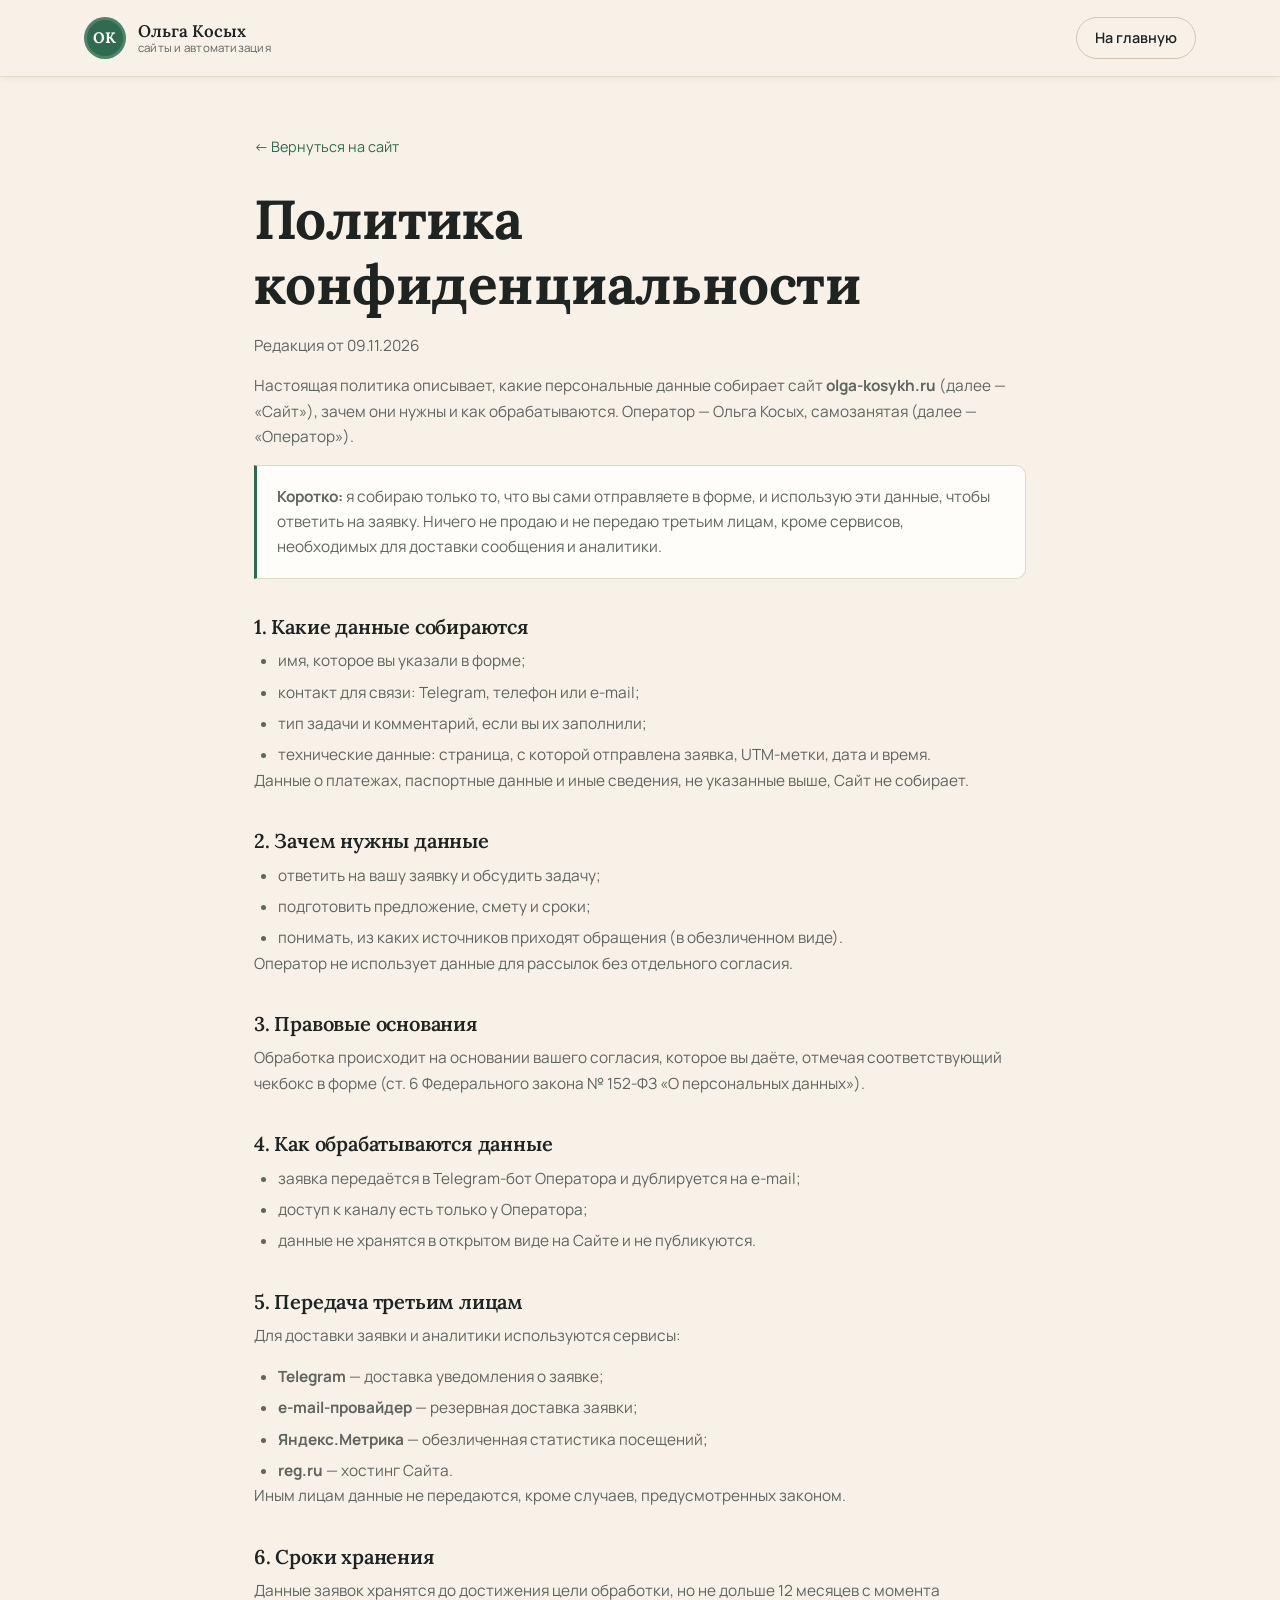
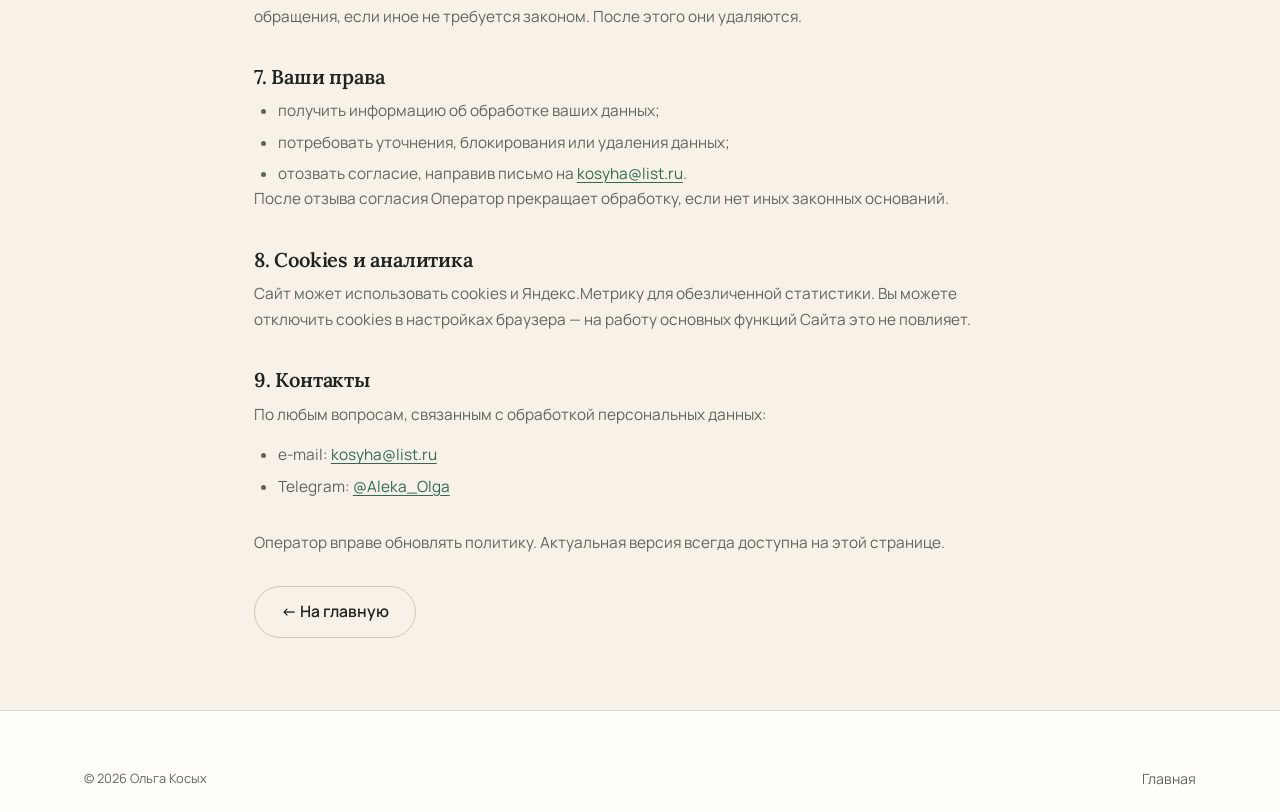
==== privacy.html @ fc6b325f "Сайт-портфолио: одностраничник с кейсами, квизом и формой заявок" ====
<!DOCTYPE html>
<html lang="ru">
<head>
  <meta charset="utf-8">
  <meta name="viewport" content="width=device-width, initial-scale=1">
  <title>Политика конфиденциальности — Ольга Косых</title>
  <meta name="description" content="Политика конфиденциальности сайта Ольги Косых: какие данные собираются, зачем и как хранятся.">
  <meta name="robots" content="noindex, follow">
  <link rel="canonical" href="https://olga-kosykh.ru/privacy.html">
  <meta name="theme-color" content="#F7F1E8" media="(prefers-color-scheme: light)">
  <meta name="theme-color" content="#141816" media="(prefers-color-scheme: dark)">
  <link rel="icon" href="assets/img/favicon.svg" type="image/svg+xml">
  <link rel="preconnect" href="https://fonts.googleapis.com">
  <link rel="preconnect" href="https://fonts.gstatic.com" crossorigin>
  <link rel="stylesheet" href="https://fonts.googleapis.com/css2?family=Lora:wght@500;600;700&family=Manrope:wght@400;500;600;700&display=swap">
  <link rel="stylesheet" href="css/styles.css">
  <script>
    (function () {
      document.documentElement.classList.add('js');
      try {
        var saved = localStorage.getItem('theme');
        var theme = saved || (window.matchMedia('(prefers-color-scheme: dark)').matches ? 'dark' : 'light');
        document.documentElement.setAttribute('data-theme', theme);
      } catch (e) {
        document.documentElement.setAttribute('data-theme', 'light');
      }
    })();
  </script>
  <style>
    .legal { padding: calc(var(--header-h) + 56px) 0 72px; }
    .legal .container { max-width: 820px; }
    .legal h1 { margin-bottom: .3em; }
    .legal h2 { font-size: 1.25rem; margin-top: 1.8em; }
    .legal p, .legal li { color: var(--muted); font-size: .96rem; }
    .legal ul { list-style: disc; padding-left: 1.4em; display: grid; gap: 6px; }
    .legal .back { display: inline-flex; align-items: center; gap: 8px; margin-bottom: 28px; font-size: .9rem; text-decoration: none; }
    .legal-box { padding: 18px 20px; border: 1px solid var(--border); border-left: 3px solid var(--accent); border-radius: 0 var(--radius-sm) var(--radius-sm) 0; background: var(--surface); }
    .legal-date { color: var(--muted); font-size: .85rem; }
  </style>
</head>
<body>
<header class="site-header is-scrolled">
  <div class="container header-inner">
    <a class="brand" href="index.html">
      <span class="brand-mark" aria-hidden="true">ОК</span>
      <span class="brand-text">
        <strong>Ольга Косых</strong>
        <small>сайты и автоматизация</small>
      </span>
    </a>
    <a class="btn btn-small btn-ghost" href="index.html">На главную</a>
  </div>
</header>

<main class="legal" id="main">
  <div class="container">
    <a class="back" href="index.html">← Вернуться на сайт</a>
    <h1>Политика конфиденциальности</h1>
    <p class="legal-date">Редакция от 09.11.2026</p>

    <p>Настоящая политика описывает, какие персональные данные собирает сайт <strong>olga-kosykh.ru</strong> (далее — «Сайт»), зачем они нужны и как обрабатываются. Оператор — Ольга Косых, самозанятая (далее — «Оператор»).</p>

    <div class="legal-box">
      <p><strong>Коротко:</strong> я собираю только то, что вы сами отправляете в форме, и использую эти данные, чтобы ответить на заявку. Ничего не продаю и не передаю третьим лицам, кроме сервисов, необходимых для доставки сообщения и аналитики.</p>
    </div>

    <h2>1. Какие данные собираются</h2>
    <ul>
      <li>имя, которое вы указали в форме;</li>
      <li>контакт для связи: Telegram, телефон или e-mail;</li>
      <li>тип задачи и комментарий, если вы их заполнили;</li>
      <li>технические данные: страница, с которой отправлена заявка, UTM-метки, дата и время.</li>
    </ul>
    <p>Данные о платежах, паспортные данные и иные сведения, не указанные выше, Сайт не собирает.</p>

    <h2>2. Зачем нужны данные</h2>
    <ul>
      <li>ответить на вашу заявку и обсудить задачу;</li>
      <li>подготовить предложение, смету и сроки;</li>
      <li>понимать, из каких источников приходят обращения (в обезличенном виде).</li>
    </ul>
    <p>Оператор не использует данные для рассылок без отдельного согласия.</p>

    <h2>3. Правовые основания</h2>
    <p>Обработка происходит на основании вашего согласия, которое вы даёте, отмечая соответствующий чекбокс в форме (ст. 6 Федерального закона № 152-ФЗ «О персональных данных»).</p>

    <h2>4. Как обрабатываются данные</h2>
    <ul>
      <li>заявка передаётся в Telegram-бот Оператора и дублируется на e-mail;</li>
      <li>доступ к каналу есть только у Оператора;</li>
      <li>данные не хранятся в открытом виде на Сайте и не публикуются.</li>
    </ul>

    <h2>5. Передача третьим лицам</h2>
    <p>Для доставки заявки и аналитики используются сервисы:</p>
    <ul>
      <li><strong>Telegram</strong> — доставка уведомления о заявке;</li>
      <li><strong>e-mail-провайдер</strong> — резервная доставка заявки;</li>
      <li><strong>Яндекс.Метрика</strong> — обезличенная статистика посещений;</li>
      <li><strong>reg.ru</strong> — хостинг Сайта.</li>
    </ul>
    <p>Иным лицам данные не передаются, кроме случаев, предусмотренных законом.</p>

    <h2>6. Сроки хранения</h2>
    <p>Данные заявок хранятся до достижения цели обработки, но не дольше 12 месяцев с момента обращения, если иное не требуется законом. После этого они удаляются.</p>

    <h2>7. Ваши права</h2>
    <ul>
      <li>получить информацию об обработке ваших данных;</li>
      <li>потребовать уточнения, блокирования или удаления данных;</li>
      <li>отозвать согласие, направив письмо на <a href="mailto:kosyha@list.ru">kosyha@list.ru</a>.</li>
    </ul>
    <p>После отзыва согласия Оператор прекращает обработку, если нет иных законных оснований.</p>

    <h2>8. Cookies и аналитика</h2>
    <p>Сайт может использовать cookies и Яндекс.Метрику для обезличенной статистики. Вы можете отключить cookies в настройках браузера — на работу основных функций Сайта это не повлияет.</p>

    <h2>9. Контакты</h2>
    <p>По любым вопросам, связанным с обработкой персональных данных:</p>
    <ul>
      <li>e-mail: <a href="mailto:kosyha@list.ru">kosyha@list.ru</a></li>
      <li>Telegram: <a href="https://t.me/Aleka_Olga" target="_blank" rel="noopener">@Aleka_Olga</a></li>
    </ul>

    <p class="legal-date" style="margin-top:2em;">Оператор вправе обновлять политику. Актуальная версия всегда доступна на этой странице.</p>

    <p style="margin-top:2em;"><a class="btn btn-ghost" href="index.html">← На главную</a></p>
  </div>
</main>

<footer class="site-footer">
  <div class="container footer-bottom" style="border-top:0;padding-top:0;">
    <span>© <span id="year">2026</span> Ольга Косых</span>
    <a href="index.html">Главная</a>
  </div>
</footer>

<script>
  document.getElementById('year').textContent = new Date().getFullYear();
</script>
</body>
</html>
---- css/styles.css ----
/* =========================================================
   Ольга Косых — сайты и автоматизация для малого бизнеса
   Стили: светлая/тёмная тема, адаптив, умеренные анимации
   ========================================================= */

/* ---------- Токены ---------- */
:root {
  --bg: #F7F1E8;
  --bg-alt: #F1E9DC;
  --surface: #FFFDF9;
  --surface-2: #FBF6EC;
  --text: #1F2421;
  --muted: #5F665F;
  --accent: #2F6B4F;
  --accent-hover: #24543E;
  --accent-soft: #E3EFE7;
  --on-accent: #FBFAF6;
  --border: #E3D9CA;
  --border-strong: #D3C6B2;
  --shadow-sm: 0 2px 8px rgba(46, 38, 26, .06);
  --shadow-md: 0 14px 40px rgba(46, 38, 26, .10);
  --shadow-lg: 0 28px 80px rgba(46, 38, 26, .16);
  --radius-sm: 10px;
  --radius: 18px;
  --radius-lg: 28px;
  --container: 1160px;
  --header-h: 76px;
  --font-body: "Manrope", "Segoe UI", system-ui, -apple-system, sans-serif;
  --font-head: "Lora", Georgia, "Times New Roman", serif;
  --ease: cubic-bezier(.22, .61, .36, 1);
}

[data-theme="dark"] {
  --bg: #141816;
  --bg-alt: #101412;
  --surface: #1D2420;
  --surface-2: #222B26;
  --text: #EDE8DE;
  --muted: #A9B3AA;
  --accent: #6FBF8F;
  --accent-hover: #8BD3A6;
  --accent-soft: #22392C;
  --on-accent: #102018;
  --border: #2C3630;
  --border-strong: #3A463F;
  --shadow-sm: 0 2px 8px rgba(0, 0, 0, .25);
  --shadow-md: 0 14px 40px rgba(0, 0, 0, .35);
  --shadow-lg: 0 28px 80px rgba(0, 0, 0, .45);
}

/* ---------- Сброс и база ---------- */
*, *::before, *::after { box-sizing: border-box; }

html {
  scroll-behavior: smooth;
  -webkit-text-size-adjust: 100%;
}

body {
  margin: 0;
  background: var(--bg);
  color: var(--text);
  font-family: var(--font-body);
  font-size: 17px;
  line-height: 1.65;
  font-weight: 400;
  -webkit-font-smoothing: antialiased;
  text-rendering: optimizeLegibility;
  overflow-x: hidden;
}

img, svg { display: block; max-width: 100%; }
img { height: auto; }

h1, h2, h3, h4 {
  font-family: var(--font-head);
  font-weight: 600;
  line-height: 1.18;
  letter-spacing: -.01em;
  margin: 0 0 .5em;
  color: var(--text);
}

h1 { font-size: clamp(2rem, 1.35rem + 2.6vw, 3.55rem); font-weight: 700; }
h2 { font-size: clamp(1.6rem, 1.25rem + 1.6vw, 2.5rem); }
h3 { font-size: clamp(1.1rem, 1rem + .45vw, 1.32rem); }
p { margin: 0 0 1em; }
p:last-child { margin-bottom: 0; }

a { color: var(--accent); text-decoration-thickness: 1px; text-underline-offset: 3px; }
a:hover { color: var(--accent-hover); }

strong { font-weight: 700; }
em { font-style: italic; color: var(--accent); }

ul, ol { margin: 0; padding: 0; list-style: none; }

button, input, select, textarea { font: inherit; color: inherit; }

:focus-visible {
  outline: 3px solid var(--accent);
  outline-offset: 3px;
  border-radius: 4px;
}

::selection { background: var(--accent); color: var(--on-accent); }

[hidden] { display: none !important; }

.container {
  width: 100%;
  max-width: var(--container);
  margin-inline: auto;
  padding-inline: 24px;
}

section[id] { scroll-margin-top: calc(var(--header-h) + 16px); }

.sr-only {
  position: absolute; width: 1px; height: 1px; padding: 0; margin: -1px;
  overflow: hidden; clip: rect(0 0 0 0); white-space: nowrap; border: 0;
}

.skip-link {
  position: fixed; left: 16px; top: -80px; z-index: 200;
  padding: 10px 18px; background: var(--accent); color: var(--on-accent);
  border-radius: var(--radius-sm); text-decoration: none; transition: top .2s;
}
.skip-link:focus { top: 16px; color: var(--on-accent); }

/* ---------- Кнопки ---------- */
.btn {
  --btn-bg: var(--accent);
  --btn-fg: var(--on-accent);
  display: inline-flex;
  align-items: center;
  justify-content: center;
  gap: 10px;
  min-height: 52px;
  padding: 14px 26px;
  border: 1px solid transparent;
  border-radius: 999px;
  background: var(--btn-bg);
  color: var(--btn-fg);
  font-weight: 600;
  font-size: .98rem;
  line-height: 1.2;
  text-decoration: none;
  cursor: pointer;
  transition: transform .2s var(--ease), background .2s, box-shadow .2s, border-color .2s;
  box-shadow: 0 6px 18px rgba(47, 107, 79, .18);
}
.btn:hover { transform: translateY(-2px); color: var(--btn-fg); }
.btn:active { transform: translateY(0); }

.btn-primary { background: var(--accent); color: var(--on-accent); }
.btn-primary:hover { background: var(--accent-hover); }

.btn-ghost {
  background: transparent;
  color: var(--text);
  border-color: var(--border-strong);
  box-shadow: none;
}
.btn-ghost:hover { background: var(--surface); border-color: var(--accent); color: var(--text); }

.btn-small { min-height: 42px; padding: 10px 18px; font-size: .9rem; }
.btn-block { width: 100%; }

/* ---------- Шапка ---------- */
.site-header {
  position: fixed;
  inset: 0 0 auto;
  z-index: 100;
  height: var(--header-h);
  display: flex;
  align-items: center;
  transition: background .25s, box-shadow .25s, backdrop-filter .25s;
}
.site-header.is-scrolled {
  background: color-mix(in srgb, var(--bg) 82%, transparent);
  backdrop-filter: blur(14px);
  -webkit-backdrop-filter: blur(14px);
  box-shadow: 0 1px 0 var(--border), var(--shadow-sm);
}

.header-inner {
  display: flex;
  align-items: center;
  justify-content: space-between;
  gap: 24px;
}

.brand {
  display: inline-flex;
  align-items: center;
  gap: 12px;
  text-decoration: none;
  color: var(--text);
}
.brand:hover { color: var(--text); }
.brand-mark {
  display: grid;
  place-items: center;
  width: 42px; height: 42px;
  border-radius: 50%;
  background: var(--accent);
  color: var(--on-accent);
  font-family: var(--font-head);
  font-weight: 700;
  font-size: .95rem;
  letter-spacing: .02em;
  flex: none;
  box-shadow: inset 0 0 0 3px color-mix(in srgb, var(--on-accent) 16%, transparent);
}
.brand-text { display: flex; flex-direction: column; line-height: 1.2; }
.brand-text strong { font-family: var(--font-head); font-size: 1.05rem; font-weight: 600; }
.brand-text small { color: var(--muted); font-size: .72rem; letter-spacing: .02em; }

.nav {
  display: flex;
  align-items: center;
  gap: 26px;
}
.nav a {
  position: relative;
  color: var(--muted);
  font-size: .92rem;
  font-weight: 500;
  text-decoration: none;
  transition: color .2s;
}
.nav a:hover { color: var(--text); }
.nav a::after {
  content: "";
  position: absolute;
  left: 0; right: 100%; bottom: -6px;
  height: 2px;
  background: var(--accent);
  border-radius: 2px;
  transition: right .25s var(--ease);
}
.nav a:hover::after,
.nav a.is-active::after { right: 0; }
.nav a.is-active { color: var(--text); }
.nav .nav-cta {
  padding: 10px 18px;
  border-radius: 999px;
  background: var(--accent);
  color: var(--on-accent);
  font-weight: 600;
}
.nav .nav-cta:hover { background: var(--accent-hover); color: var(--on-accent); }
.nav .nav-cta::after { display: none; }

.header-actions { display: flex; align-items: center; gap: 10px; }

.theme-toggle {
  display: grid;
  place-items: center;
  width: 42px; height: 42px;
  border: 1px solid var(--border);
  border-radius: 50%;
  background: var(--surface);
  color: var(--text);
  cursor: pointer;
  transition: background .2s, border-color .2s, transform .2s;
}
.theme-toggle:hover { border-color: var(--accent); transform: rotate(12deg); }
.icon-moon { display: block; }
.icon-sun { display: none; }
[data-theme="dark"] .icon-moon { display: none; }
[data-theme="dark"] .icon-sun { display: block; }

.burger {
  display: none;
  width: 42px; height: 42px;
  border: 1px solid var(--border);
  border-radius: 50%;
  background: var(--surface);
  cursor: pointer;
  padding: 0;
  place-items: center;
  gap: 4px;
  flex-direction: column;
}
.burger span {
  display: block;
  width: 17px; height: 2px;
  background: var(--text);
  border-radius: 2px;
  transition: transform .25s, opacity .2s;
}
.burger[aria-expanded="true"] span:nth-child(1) { transform: translateY(6px) rotate(45deg); }
.burger[aria-expanded="true"] span:nth-child(2) { opacity: 0; }
.burger[aria-expanded="true"] span:nth-child(3) { transform: translateY(-6px) rotate(-45deg); }

/* ---------- Секции ---------- */
.section { padding: clamp(64px, 8vw, 112px) 0; }
.section-alt { background: var(--bg-alt); }

.section-head { max-width: 720px; margin: 0 auto clamp(36px, 5vw, 56px); text-align: center; }
.section-head--left { margin-inline: 0; text-align: left; }

.eyebrow {
  display: inline-flex;
  align-items: center;
  gap: 8px;
  margin: 0 0 14px;
  color: var(--accent);
  font-size: .78rem;
  font-weight: 700;
  letter-spacing: .14em;
  text-transform: uppercase;
}
.eyebrow::before {
  content: "";
  width: 22px; height: 2px;
  background: currentColor;
  border-radius: 2px;
}

.section-sub { color: var(--muted); font-size: 1.04rem; margin: 14px 0 0; }
.section-sub a { color: var(--accent); }

/* ---------- Hero ---------- */
.hero {
  position: relative;
  padding: calc(var(--header-h) + clamp(44px, 6vw, 84px)) 0 clamp(64px, 8vw, 112px);
  overflow: hidden;
}
.hero-glow {
  position: absolute;
  top: -20%; right: -10%;
  width: 62vw; height: 62vw;
  max-width: 820px; max-height: 820px;
  background: radial-gradient(circle at center, color-mix(in srgb, var(--accent) 16%, transparent), transparent 66%);
  pointer-events: none;
  z-index: 0;
}
.hero-grid {
  position: relative;
  z-index: 1;
  display: grid;
  grid-template-columns: 1.08fr .92fr;
  gap: clamp(36px, 6vw, 80px);
  align-items: center;
}

.badge {
  display: inline-flex;
  align-items: center;
  gap: 9px;
  margin: 0 0 22px;
  padding: 7px 14px;
  border: 1px solid var(--border);
  border-radius: 999px;
  background: var(--surface);
  color: var(--muted);
  font-size: .8rem;
  font-weight: 600;
}
.pulse {
  position: relative;
  width: 8px; height: 8px;
  border-radius: 50%;
  background: var(--accent);
  flex: none;
}
.pulse::after {
  content: "";
  position: absolute; inset: -4px;
  border-radius: 50%;
  border: 1px solid var(--accent);
  opacity: .5;
  animation: pulse 2.4s infinite;
}
@keyframes pulse {
  0% { transform: scale(.7); opacity: .7; }
  70%, 100% { transform: scale(1.5); opacity: 0; }
}

.hero h1 { margin-bottom: .42em; text-wrap: balance; }
.hero .lead { max-width: 560px; color: var(--muted); font-size: clamp(1.02rem, .96rem + .3vw, 1.16rem); }

.hero-actions {
  display: flex;
  flex-wrap: wrap;
  gap: 12px;
  margin: 30px 0 26px;
}

.trust-chips {
  display: flex;
  flex-wrap: wrap;
  gap: 8px 18px;
  color: var(--muted);
  font-size: .84rem;
}
.trust-chips li { display: inline-flex; align-items: center; gap: 7px; }
.trust-chips li::before {
  content: "";
  width: 5px; height: 5px;
  border-radius: 50%;
  background: var(--accent);
}

/* Фото */
.hero-media { position: relative; max-width: 440px; margin-inline: auto; width: 100%; }
.photo-frame {
  position: relative;
  border-radius: 46% 46% var(--radius-lg) var(--radius-lg) / 34% 34% var(--radius-lg) var(--radius-lg);
  overflow: hidden;
  border: 1px solid var(--border);
  background: var(--surface-2);
  box-shadow: var(--shadow-lg);
  aspect-ratio: 4 / 5;
}
.photo-frame img { width: 100%; height: 100%; object-fit: cover; }
.photo-frame::after {
  content: "";
  position: absolute; inset: 0;
  border-radius: inherit;
  box-shadow: inset 0 0 0 1px color-mix(in srgb, var(--text) 6%, transparent);
  pointer-events: none;
}

.floating-card {
  position: absolute;
  left: -18px; bottom: 28px;
  display: flex;
  align-items: center;
  gap: 10px;
  padding: 12px 16px;
  border: 1px solid var(--border);
  border-radius: 14px;
  background: var(--surface);
  box-shadow: var(--shadow-md);
  font-size: .82rem;
  line-height: 1.3;
}
.floating-card strong { display: block; font-weight: 700; }
.floating-card small { color: var(--muted); font-size: .74rem; }
.status-dot {
  width: 9px; height: 9px;
  border-radius: 50%;
  background: #3FA76B;
  box-shadow: 0 0 0 4px color-mix(in srgb, #3FA76B 18%, transparent);
  flex: none;
}

.hero-sticker {
  position: absolute;
  top: 18px; right: -20px;
  display: flex;
  flex-direction: column;
  align-items: center;
  justify-content: center;
  width: 118px; height: 118px;
  border-radius: 50%;
  background: var(--accent);
  color: var(--on-accent);
  text-align: center;
  transform: rotate(9deg);
  box-shadow: var(--shadow-md);
}
.hero-sticker strong { font-family: var(--font-head); font-size: 1.45rem; line-height: 1; }
.hero-sticker span { font-size: .66rem; line-height: 1.2; margin-top: 4px; max-width: 82px; opacity: .85; }

/* ---------- Боли ---------- */
.pain-grid {
  display: grid;
  grid-template-columns: repeat(auto-fit, minmax(220px, 1fr));
  gap: 18px;
}
.pain-card {
  padding: 26px 22px;
  border: 1px solid var(--border);
  border-radius: var(--radius);
  background: var(--surface);
  box-shadow: var(--shadow-sm);
  transition: transform .25s var(--ease), box-shadow .25s, border-color .25s;
}
.pain-card:hover { transform: translateY(-4px); box-shadow: var(--shadow-md); border-color: var(--border-strong); }
.pain-icon {
  display: grid;
  place-items: center;
  width: 48px; height: 48px;
  margin-bottom: 18px;
  border-radius: 14px;
  background: var(--accent-soft);
  color: var(--accent);
}
.pain-card h3 { font-size: 1.08rem; margin-bottom: 8px; }
.pain-card p { color: var(--muted); font-size: .92rem; }

.pains-note { margin: 34px 0 0; text-align: center; color: var(--muted); }
.pains-note a { font-weight: 600; }

/* ---------- Услуги ---------- */
.service-grid {
  display: grid;
  grid-template-columns: repeat(3, 1fr);
  gap: 20px;
  align-items: stretch;
}
.service-card {
  position: relative;
  display: flex;
  flex-direction: column;
  padding: 28px 26px;
  border: 1px solid var(--border);
  border-radius: var(--radius);
  background: var(--surface);
  box-shadow: var(--shadow-sm);
  transition: transform .25s var(--ease), box-shadow .25s;
}
.service-card:hover { transform: translateY(-4px); box-shadow: var(--shadow-md); }
.service-card p { color: var(--muted); font-size: .93rem; }
.service-top { display: flex; align-items: center; justify-content: space-between; gap: 12px; margin-bottom: 16px; }
.service-num {
  font-family: var(--font-head);
  font-size: 1.6rem;
  color: #858C85;
  line-height: 1;
}
[data-theme="dark"] .service-num { color: #7E8A82; }
.service-tag {
  padding: 5px 10px;
  border-radius: 999px;
  background: var(--surface-2);
  border: 1px solid var(--border);
  color: var(--muted);
  font-size: .7rem;
  font-weight: 700;
  letter-spacing: .04em;
  text-transform: uppercase;
  white-space: nowrap;
}
.service-tag--hot { background: var(--accent); border-color: var(--accent); color: var(--on-accent); }

.service-card--featured {
  border-color: var(--accent);
  box-shadow: 0 18px 50px color-mix(in srgb, var(--accent) 18%, transparent);
  transform: translateY(-6px);
}
.service-card--featured:hover { transform: translateY(-10px); }

.check-list { display: grid; gap: 9px; margin: 18px 0 22px; }
.check-list li {
  position: relative;
  padding-left: 26px;
  color: var(--muted);
  font-size: .9rem;
}
.check-list li::before {
  content: "";
  position: absolute;
  left: 0; top: .42em;
  width: 13px; height: 7px;
  border-left: 2px solid var(--accent);
  border-bottom: 2px solid var(--accent);
  transform: rotate(-45deg);
  border-radius: 1px;
}

.service-foot { margin-top: auto; display: flex; align-items: center; justify-content: space-between; gap: 12px; }
.price { font-weight: 700; font-size: .9rem; }

/* ---------- Кейсы ---------- */
.cases-list { display: grid; gap: 16px; }

.case {
  border: 1px solid var(--border);
  border-radius: var(--radius);
  background: var(--surface);
  box-shadow: var(--shadow-sm);
  overflow: hidden;
  transition: border-color .25s, box-shadow .25s;
}
.case[open] { border-color: var(--border-strong); box-shadow: var(--shadow-md); }

.case-summary {
  display: grid;
  grid-template-columns: 1fr auto;
  grid-template-areas:
    "status icon"
    "title  icon"
    "meta   icon";
  align-items: center;
  column-gap: 20px;
  padding: 24px 28px;
  cursor: pointer;
  list-style: none;
  user-select: none;
}
.case-summary::-webkit-details-marker { display: none; }
.case-summary:hover > h3 { color: var(--accent); }
.case-summary > .case-status { grid-area: status; justify-self: start; }
.case-summary > h3 { grid-area: title; margin: 8px 0 4px; transition: color .2s; }
.case-meta { grid-area: meta; margin: 0; color: var(--muted); font-size: .8rem; }
.case-summary > .acc-icon { grid-area: icon; }
.case-status {
  display: inline-block;
  padding: 4px 10px;
  border-radius: 999px;
  font-size: .68rem;
  font-weight: 700;
  letter-spacing: .06em;
  text-transform: uppercase;
  border: 1px solid transparent;
}
.case-status--real { background: var(--accent-soft); color: var(--accent); border-color: color-mix(in srgb, var(--accent) 30%, transparent); }
.case-status--wip { background: #F6E7CF; color: #8A5A17; border-color: #E7CFA7; }
[data-theme="dark"] .case-status--wip { background: #3A2C17; color: #F0C479; border-color: #574121; }
.case-status--demo { background: var(--surface-2); color: var(--muted); border-color: var(--border); }

.acc-icon {
  position: relative;
  width: 34px; height: 34px;
  flex: none;
  border: 1px solid var(--border);
  border-radius: 50%;
  transition: background .2s, border-color .2s, transform .25s;
}
.acc-icon::before,
.acc-icon::after {
  content: "";
  position: absolute;
  top: 50%; left: 50%;
  width: 12px; height: 2px;
  background: var(--text);
  border-radius: 2px;
  transform: translate(-50%, -50%);
  transition: transform .25s, background .2s;
}
.acc-icon::after { transform: translate(-50%, -50%) rotate(90deg); }
details[open] > summary .acc-icon { background: var(--accent); border-color: var(--accent); }
details[open] > summary .acc-icon::before,
details[open] > summary .acc-icon::after { background: var(--on-accent); }
details[open] > summary .acc-icon::after { transform: translate(-50%, -50%) rotate(0deg); }

.case-body {
  display: grid;
  grid-template-columns: 1fr 1fr;
  gap: clamp(20px, 4vw, 44px);
  padding: 0 28px 30px;
  animation: fadeIn .35s var(--ease);
}
@keyframes fadeIn { from { opacity: 0; transform: translateY(-6px); } to { opacity: 1; transform: none; } }

.case-visual {
  border-radius: var(--radius);
  padding: 22px;
  background: var(--surface-2);
  border: 1px solid var(--border);
  align-self: start;
  position: sticky;
  top: calc(var(--header-h) + 20px);
}
.case-text { display: grid; gap: 18px; align-content: start; }
.case-block p { color: var(--muted); font-size: .92rem; margin: 4px 0 0; }
.case-label {
  display: inline-block;
  font-size: .7rem;
  font-weight: 700;
  letter-spacing: .1em;
  text-transform: uppercase;
  color: var(--accent);
}
.text-link {
  justify-self: start;
  display: inline-block;
  padding: 0;
  border: 0;
  background: none;
  color: var(--accent);
  font-weight: 600;
  font-size: .9rem;
  text-decoration: underline;
  text-underline-offset: 4px;
  cursor: pointer;
}

/* Мини-макеты в кейсах */
.browser {
  border-radius: 12px;
  overflow: hidden;
  background: #FFFDF9;
  border: 1px solid rgba(0, 0, 0, .08);
  box-shadow: 0 16px 34px rgba(40, 32, 20, .14);
  font-size: 0;
}
.browser-bar {
  display: flex;
  align-items: center;
  gap: 5px;
  padding: 9px 11px;
  background: #F0E9DE;
  border-bottom: 1px solid rgba(0, 0, 0, .06);
}
.browser-bar span { width: 7px; height: 7px; border-radius: 50%; background: #D5C9B7; }
.browser-bar span:first-child { background: #E49B8F; }
.browser-bar span:nth-child(2) { background: #E8C97F; }
.browser-bar span:nth-child(3) { background: #9CC9A5; }
.browser-bar i {
  display: block;
  flex: 1;
  height: 8px;
  margin-left: 8px;
  border-radius: 999px;
  background: #E4DACB;
}
.browser-body { padding: 14px; }

.sk-nav { display: flex; align-items: center; gap: 8px; margin-bottom: 14px; }
.sk-nav b { width: 26px; height: 26px; border-radius: 50%; background: #2F6B4F; }
.sk-nav span { width: 34px; height: 6px; border-radius: 4px; background: #DCD2C2; }
.sk-nav span:last-child { margin-left: auto; width: 52px; height: 16px; border-radius: 999px; background: #2F6B4F; }

.sk-hero { display: grid; grid-template-columns: 1.2fr .8fr; gap: 12px; align-items: center; margin-bottom: 12px; }
.sk-lines b { display: block; height: 12px; border-radius: 4px; background: #3B423C; margin-bottom: 7px; }
.sk-lines b:first-child { width: 86%; }
.sk-lines b:nth-child(2) { width: 62%; background: #6E756E; height: 8px; }
.sk-lines i { display: block; width: 74%; height: 6px; border-radius: 4px; background: #DDD3C4; margin-bottom: 5px; }
.sk-lines u { display: block; width: 58px; height: 16px; margin-top: 9px; border-radius: 999px; background: #2F6B4F; }
.sk-photo { aspect-ratio: 1 / 1.15; border-radius: 10px; background: linear-gradient(140deg, #C9DCCF, #8FB8A0); }

.sk-cards { display: grid; grid-template-columns: repeat(3, 1fr); gap: 7px; }
.sk-cards span { height: 34px; border-radius: 7px; background: #F1EADF; border: 1px solid #E6DCCB; }

/* Кейс «Инструменты» */
.case-visual--tools .browser { background: #FFFCF6; }
.case-visual--tools .sk-nav b { background: #B4622D; }
.case-visual--tools .sk-nav span:last-child { background: #B4622D; }
.case-visual--tools .sk-shop { display: grid; grid-template-columns: repeat(3, 1fr); gap: 7px; }
.case-visual--tools .sk-shop span {
  aspect-ratio: 1 / .82;
  border-radius: 7px;
  background: linear-gradient(150deg, #F3E4CE, #E4CBA6);
  border: 1px solid #E0CDAF;
}
.case-visual--tools .sk-shop span:nth-child(2) { background: linear-gradient(150deg, #E8D3B7, #D5B58B); }
.case-visual--tools .sk-shop span:nth-child(5) { background: linear-gradient(150deg, #DCE7DC, #B9D0BD); }
.case-visual--tools .sk-line { height: 8px; width: 54%; margin-top: 12px; border-radius: 4px; background: #E4D7C3; }

/* Кейс «Бот» */
.case-visual--bot { display: grid; place-items: center; }
.chat-mock { display: grid; gap: 8px; width: 100%; max-width: 300px; }
.chat-msg {
  max-width: 86%;
  padding: 9px 12px;
  border-radius: 14px;
  font-size: .74rem;
  line-height: 1.4;
}
.chat-msg--in {
  justify-self: start;
  background: #FFFFFF;
  color: #333A35;
  border-bottom-left-radius: 4px;
  box-shadow: 0 2px 6px rgba(0, 0, 0, .06);
}
.chat-msg--out {
  justify-self: end;
  background: #2F6B4F;
  color: #F7FBF8;
  border-bottom-right-radius: 4px;
}
[data-theme="dark"] .case-visual--bot { background: #171D1A; }
[data-theme="dark"] .chat-msg--in { background: #2A332D; color: #E7E2D8; }

/* Кейс «Шоколад»: сказочная ночная сцена и 4 вкуса */
.case-visual--choco .browser { background: #221A33; }
.case-visual--choco .browser-bar { background: #191328; border-bottom-color: rgba(255, 255, 255, .07); }
.case-visual--choco .browser-bar span { background: #4A3F63; }
.case-visual--choco .browser-bar i { background: #3A3152; }
.case-visual--choco .browser-body { padding: 0; }
.choco-sky {
  position: relative;
  height: 148px;
  background: linear-gradient(180deg, #2B2247 0%, #4A3260 60%, #7A4E6D 100%);
  overflow: hidden;
}
.choco-moon {
  position: absolute;
  top: 16px; right: 24px;
  width: 26px; height: 26px;
  border-radius: 50%;
  background: #F4E7C3;
  box-shadow: 0 0 20px rgba(244, 231, 195, .5);
}
.choco-cloud { position: absolute; height: 13px; border-radius: 999px; background: rgba(247, 241, 232, .32); }
.choco-cloud--a { top: 30px; left: 18px; width: 64px; }
.choco-cloud--b { top: 56px; left: 64px; width: 44px; background: rgba(247, 241, 232, .22); }
.choco-castle {
  position: absolute;
  left: 26px; bottom: -2px;
  width: 128px; height: 58px;
  background: #241C3B;
  clip-path: polygon(0 100%, 0 46%, 14% 46%, 14% 26%, 22% 26%, 22% 46%, 36% 46%, 36% 12%, 44% 0, 52% 0, 52% 12%, 62% 12%, 62% 46%, 76% 46%, 76% 30%, 84% 30%, 84% 46%, 100% 46%, 100% 100%);
}
.choco-hill {
  position: absolute;
  right: -24px; bottom: -34px;
  width: 130px; height: 78px;
  border-radius: 50%;
  background: #1E1733;
}
.choco-row { display: grid; grid-template-columns: repeat(4, 1fr); gap: 7px; padding: 12px; background: #F4EBDD; }
.choco { aspect-ratio: 1 / 1.25; border-radius: 6px; position: relative; overflow: hidden; box-shadow: inset 0 -14px 0 rgba(0, 0, 0, .14); }
.choco::after { content: ""; position: absolute; top: 42%; left: 15%; right: 15%; height: 10px; border-radius: 3px; background: rgba(255, 255, 255, .55); }
.choco--ruby { background: linear-gradient(160deg, #C06A79, #9E4455); }
.choco--caramel { background: linear-gradient(160deg, #DCB276, #C08A4B); }
.choco--forest { background: linear-gradient(160deg, #6FA184, #4E8266); }
.choco--midnight { background: linear-gradient(160deg, #5A6AA0, #3C4A78); }
[data-theme="dark"] .case-visual--choco .browser { background: #1B1529; }
[data-theme="dark"] .choco-row { background: #241F30; }

/* Кейс «TimeTracker»: окно приложения с канбан-доской */
.case-visual--tracker { display: grid; place-items: center; }
.app-window {
  width: 100%;
  border-radius: 12px;
  overflow: hidden;
  background: #FFFDF9;
  border: 1px solid rgba(0, 0, 0, .08);
  box-shadow: 0 16px 34px rgba(40, 32, 20, .14);
}
.app-titlebar {
  display: flex; align-items: center; gap: 5px;
  padding: 9px 12px;
  background: #EEF3EF;
  border-bottom: 1px solid rgba(0, 0, 0, .06);
}
.app-titlebar b { width: 7px; height: 7px; border-radius: 50%; background: #C6D8C9; }
.app-titlebar b:first-child { background: #E49B8F; }
.app-titlebar span { margin-left: 6px; font-size: .62rem; font-weight: 700; letter-spacing: .05em; color: #5F665F; }
.kanban { display: grid; grid-template-columns: repeat(3, 1fr); gap: 8px; padding: 12px; }
.kb-col { display: grid; gap: 6px; align-content: start; padding: 8px; background: #F1EEE6; border: 1px solid #E6E0D3; border-radius: 8px; }
.kb-title { height: 6px; width: 62%; border-radius: 4px; background: #2F6B4F; }
.kb-card { height: 24px; border-radius: 6px; background: #FFFFFF; border: 1px solid #E7E1D4; box-shadow: 0 1px 2px rgba(0, 0, 0, .04); }
.kb-card--accent { border-left: 3px solid #2F6B4F; }
.app-timer {
  display: flex; align-items: center; gap: 8px;
  margin: 0 12px 12px; padding: 8px 11px;
  border-radius: 8px;
  background: #2F6B4F;
}
.app-timer b { width: 8px; height: 8px; border-radius: 50%; background: #9FE0B5; }
.app-timer i { font-style: normal; font-size: .7rem; font-weight: 700; letter-spacing: .1em; color: #F7FBF8; }

/* Несколько ссылок в «тексте» кейса */
.case-links { display: grid; gap: 8px; justify-items: start; }

.more-projects {
  display: flex;
  flex-wrap: wrap;
  align-items: center;
  gap: 8px 22px;
  margin-top: 28px;
  padding-top: 22px;
  border-top: 1px solid var(--border);
  font-size: .88rem;
}
.more-label { color: var(--muted); font-weight: 600; }
.more-projects a { text-decoration: none; border-bottom: 1px dashed var(--border-strong); }
.more-projects a:hover { border-color: var(--accent); }

/* ---------- Квиз ---------- */
.quiz-wrap {
  display: grid;
  grid-template-columns: .85fr 1.15fr;
  gap: clamp(24px, 5vw, 56px);
  align-items: center;
  padding: clamp(26px, 4vw, 44px);
  border: 1px solid var(--border);
  border-radius: var(--radius-lg);
  background: var(--surface);
  box-shadow: var(--shadow-md);
}
.quiz-intro h2 { margin-bottom: .35em; }
.quiz-intro p { color: var(--muted); }
.quiz-points { display: grid; gap: 9px; margin-top: 20px; }
.quiz-points li { position: relative; padding-left: 24px; color: var(--muted); font-size: .9rem; }
.quiz-points li::before {
  content: "";
  position: absolute; left: 0; top: .5em;
  width: 8px; height: 8px;
  border-radius: 50%;
  background: var(--accent);
  box-shadow: 0 0 0 4px var(--accent-soft);
}

.quiz-app {
  padding: 26px;
  border: 1px solid var(--border);
  border-radius: var(--radius);
  background: var(--bg);
}
.quiz-head { display: flex; align-items: center; gap: 14px; margin-bottom: 22px; }
.quiz-step-label { font-size: .78rem; font-weight: 700; color: var(--muted); white-space: nowrap; }
.quiz-progress {
  flex: 1;
  height: 6px;
  border-radius: 999px;
  background: var(--border);
  overflow: hidden;
}
.quiz-progress span {
  display: block;
  width: 33.333%;
  height: 100%;
  border-radius: inherit;
  background: var(--accent);
  transition: width .35s var(--ease);
}
.quiz-step h3 { font-size: 1.18rem; margin-bottom: 16px; }
.quiz-options { display: grid; gap: 10px; }
.quiz-option {
  width: 100%;
  padding: 14px 18px;
  border: 1px solid var(--border);
  border-radius: 12px;
  background: var(--surface);
  color: var(--text);
  text-align: left;
  font-size: .94rem;
  line-height: 1.35;
  cursor: pointer;
  transition: border-color .2s, background .2s, transform .15s, box-shadow .2s;
}
.quiz-option:hover { border-color: var(--accent); background: var(--accent-soft); transform: translateX(3px); }
.quiz-option.is-selected {
  border-color: var(--accent);
  background: var(--accent);
  color: var(--on-accent);
  box-shadow: 0 6px 18px color-mix(in srgb, var(--accent) 24%, transparent);
}
.quiz-nav { display: flex; align-items: center; justify-content: space-between; gap: 16px; margin-top: 18px; min-height: 26px; }
.quiz-hint { color: var(--muted); font-size: .78rem; }
.quiz-restart { justify-self: start; margin-top: 14px; font-size: .85rem; }

.quiz-result-tag {
  display: inline-block;
  margin-bottom: 10px;
  padding: 5px 11px;
  border-radius: 999px;
  background: var(--accent-soft);
  color: var(--accent);
  font-size: .7rem;
  font-weight: 700;
  letter-spacing: .08em;
  text-transform: uppercase;
}
.quiz-result h3 { font-size: 1.4rem; margin-bottom: 8px; }
.quiz-result p { color: var(--muted); font-size: .94rem; }
.quiz-result-price { color: var(--text) !important; font-weight: 700; margin-top: 10px !important; }
.quiz-result-actions { display: flex; flex-wrap: wrap; gap: 10px; margin-top: 18px; }
.quiz-result-actions .btn { min-height: 46px; padding: 11px 20px; font-size: .9rem; }
.quiz-result[hidden] + .quiz-nav { margin-top: 0; }

.quiz-fallback { display: none; }
.noscript-note { margin-top: 16px; color: var(--muted); font-size: .9rem; }

/* ---------- Процесс ---------- */
.process-list {
  display: grid;
  grid-template-columns: repeat(3, 1fr);
  gap: 22px 26px;
  counter-reset: step;
}
.process-item {
  position: relative;
  display: flex;
  gap: 16px;
  padding: 24px;
  border: 1px solid var(--border);
  border-radius: var(--radius);
  background: var(--surface);
}
.process-num {
  display: grid;
  place-items: center;
  flex: none;
  width: 38px; height: 38px;
  border-radius: 50%;
  background: var(--accent-soft);
  color: var(--accent);
  font-family: var(--font-head);
  font-weight: 700;
  font-size: 1rem;
}
.process-item h3 { font-size: 1rem; margin-bottom: 4px; }
.process-item p { color: var(--muted); font-size: .88rem; margin: 0; }
.process-note {
  margin-top: 26px;
  padding: 18px 22px;
  border-left: 3px solid var(--accent);
  border-radius: 0 var(--radius-sm) var(--radius-sm) 0;
  background: var(--surface);
  color: var(--muted);
  font-size: .9rem;
}
.process-note strong { color: var(--text); }

/* ---------- Цены ---------- */
.pricing-grid {
  display: grid;
  grid-template-columns: repeat(3, 1fr);
  gap: 20px;
  align-items: stretch;
}
.price-card {
  position: relative;
  display: flex;
  flex-direction: column;
  padding: 30px 26px 26px;
  border: 1px solid var(--border);
  border-radius: var(--radius);
  background: var(--surface);
  box-shadow: var(--shadow-sm);
  transition: transform .25s var(--ease), box-shadow .25s;
}
.price-card:hover { transform: translateY(-4px); box-shadow: var(--shadow-md); }
.price-card h3 { font-size: 1.0rem; color: var(--muted); font-family: var(--font-body); font-weight: 600; text-transform: uppercase; letter-spacing: .06em; margin-bottom: 10px; }
.price-value { font-family: var(--font-head); font-size: clamp(1.7rem, 1.4rem + 1vw, 2.3rem); font-weight: 700; color: var(--text); margin: 0; line-height: 1.1; }
.price-term { color: var(--muted); font-size: .85rem; margin: 6px 0 0; }
.price-card .check-list { margin: 20px 0 24px; }
.price-card .btn { margin-top: auto; }
.price-card--featured {
  border-color: var(--accent);
  background: linear-gradient(180deg, color-mix(in srgb, var(--accent) 7%, var(--surface)), var(--surface));
  box-shadow: 0 22px 60px color-mix(in srgb, var(--accent) 18%, transparent);
  transform: translateY(-6px);
}
.price-card--featured:hover { transform: translateY(-10px); }
.price-popular {
  position: absolute;
  top: -13px; left: 50%;
  transform: translateX(-50%);
  padding: 5px 14px;
  border-radius: 999px;
  background: var(--accent);
  color: var(--on-accent);
  font-size: .68rem;
  font-weight: 700;
  letter-spacing: .08em;
  text-transform: uppercase;
  white-space: nowrap;
}

/* ---------- Принципы ---------- */
.principles-grid {
  display: grid;
  grid-template-columns: repeat(2, 1fr);
  gap: 14px 18px;
}
.principle {
  display: flex;
  align-items: flex-start;
  gap: 14px;
  padding: 18px 20px;
  border: 1px solid var(--border);
  border-radius: var(--radius-sm);
  background: var(--surface);
}
.principle p { margin: 0; font-size: .94rem; }
.check {
  display: grid;
  place-items: center;
  flex: none;
  width: 26px; height: 26px;
  border-radius: 50%;
  background: var(--accent);
  color: var(--on-accent);
}

/* ---------- FAQ ---------- */
.faq-container {
  display: grid;
  grid-template-columns: .8fr 1.2fr;
  gap: clamp(28px, 6vw, 72px);
  align-items: start;
}
.faq-container .section-head { position: sticky; top: calc(var(--header-h) + 24px); margin-bottom: 0; }
.faq-list { display: grid; gap: 10px; }
.faq-item {
  border: 1px solid var(--border);
  border-radius: var(--radius-sm);
  background: var(--surface);
  overflow: hidden;
  transition: border-color .2s, box-shadow .2s;
}
.faq-item[open] { border-color: var(--border-strong); box-shadow: var(--shadow-sm); }
.faq-item summary {
  display: flex;
  align-items: center;
  justify-content: space-between;
  gap: 16px;
  padding: 18px 20px;
  cursor: pointer;
  list-style: none;
  font-weight: 600;
  font-size: .95rem;
}
.faq-item summary::-webkit-details-marker { display: none; }
.faq-item summary .acc-icon { width: 28px; height: 28px; }
.faq-item summary .acc-icon::before,
.faq-item summary .acc-icon::after { width: 10px; }
.faq-item p { padding: 0 20px 20px; color: var(--muted); font-size: .9rem; margin: 0; }

/* ---------- Контакт ---------- */
.contact { background: var(--bg-alt); }
.contact-grid {
  display: grid;
  grid-template-columns: 1fr 1fr;
  gap: clamp(28px, 6vw, 72px);
  align-items: start;
}
.contact-copy h2 { margin-bottom: .45em; }
.contact-copy > p { color: var(--muted); max-width: 480px; }

.contact-list { display: grid; gap: 16px; margin: 28px 0; }
.contact-list li { display: flex; align-items: center; gap: 14px; }
.contact-ico {
  display: grid;
  place-items: center;
  width: 44px; height: 44px;
  border-radius: 12px;
  background: var(--surface);
  border: 1px solid var(--border);
  color: var(--accent);
  flex: none;
}
.contact-list small { display: block; color: var(--muted); font-size: .74rem; text-transform: uppercase; letter-spacing: .06em; }
.contact-list a, .contact-list strong { font-weight: 600; color: var(--text); text-decoration: none; }
.contact-list a:hover { color: var(--accent); }
.contact-note { color: var(--muted); font-size: .88rem; }

.lead-form {
  padding: clamp(22px, 4vw, 32px);
  border: 1px solid var(--border);
  border-radius: var(--radius);
  background: var(--surface);
  box-shadow: var(--shadow-md);
}
.form-row { margin-bottom: 16px; }
.form-row label { display: block; margin-bottom: 7px; font-size: .84rem; font-weight: 600; }
.form-row label > span { color: var(--accent); }
.form-row input,
.form-row select,
.form-row textarea {
  width: 100%;
  padding: 13px 15px;
  border: 1px solid var(--border-strong);
  border-radius: 10px;
  background: var(--bg);
  color: var(--text);
  font-size: .94rem;
  transition: border-color .2s, box-shadow .2s;
}
.form-row input::placeholder,
.form-row textarea::placeholder { color: color-mix(in srgb, var(--muted) 68%, transparent); }
.form-row input:focus,
.form-row select:focus,
.form-row textarea:focus {
  outline: none;
  border-color: var(--accent);
  box-shadow: 0 0 0 3px color-mix(in srgb, var(--accent) 18%, transparent);
}
.form-row textarea { resize: vertical; min-height: 100px; }
.form-row select { appearance: none; background-image: linear-gradient(45deg, transparent 50%, var(--muted) 50%), linear-gradient(135deg, var(--muted) 50%, transparent 50%); background-position: calc(100% - 20px) 50%, calc(100% - 15px) 50%; background-size: 5px 5px; background-repeat: no-repeat; }

.form-row.is-invalid input,
.form-row.is-invalid textarea { border-color: #C0563F; box-shadow: 0 0 0 3px rgba(192, 86, 63, .14); }
.field-error { display: block; min-height: 1.1em; margin-top: 5px; color: #C0563F; font-size: .76rem; }
[data-theme="dark"] .field-error { color: #F0A08D; }

.form-consent { margin: 18px 0; }
.checkbox { display: flex; align-items: flex-start; gap: 10px; cursor: pointer; font-size: .82rem; font-weight: 400 !important; color: var(--muted); line-height: 1.5; }
.checkbox input {
  appearance: none;
  width: 20px; height: 20px;
  margin: 2px 0 0;
  flex: none;
  border: 1px solid var(--border-strong);
  border-radius: 5px;
  background: var(--bg);
  cursor: pointer;
  transition: background .2s, border-color .2s;
}
.checkbox input:checked {
  background: var(--accent) url("data:image/svg+xml,%3Csvg xmlns='http://www.w3.org/2000/svg' width='14' height='14' viewBox='0 0 24 24' fill='none' stroke='%23FBFAF6' stroke-width='3' stroke-linecap='round' stroke-linejoin='round'%3E%3Cpath d='m5 12 4 4L19 6'/%3E%3C/svg%3E") center / 14px no-repeat;
  border-color: var(--accent);
}
.checkbox a { color: var(--accent); }

.hp {
  position: absolute;
  left: -9999px;
  width: 1px; height: 1px;
  overflow: hidden;
}
.form-note { margin: 12px 0 0; color: var(--muted); font-size: .74rem; text-align: center; }

.btn-spinner {
  display: none;
  width: 17px; height: 17px;
  border: 2px solid color-mix(in srgb, var(--on-accent) 40%, transparent);
  border-top-color: var(--on-accent);
  border-radius: 50%;
  animation: spin .7s linear infinite;
}
@keyframes spin { to { transform: rotate(360deg); } }
.lead-form.is-sending .btn-spinner { display: block; }
.lead-form.is-sending .btn { pointer-events: none; opacity: .8; }

.form-status { display: none; margin-top: 16px; padding: 14px 16px; border-radius: 10px; font-size: .88rem; }
.form-status.is-success { display: block; background: var(--accent-soft); color: var(--accent); border: 1px solid color-mix(in srgb, var(--accent) 30%, transparent); }
.form-status.is-error { display: block; background: #F7E4DF; color: #9B3D28; border: 1px solid #E8C0B6; }
[data-theme="dark"] .form-status.is-error { background: #3A211B; color: #F0A08D; border-color: #573027; }

/* ---------- Подвал ---------- */
.site-footer {
  padding: 56px 0 22px;
  border-top: 1px solid var(--border);
  background: var(--surface);
}
.footer-grid {
  display: grid;
  grid-template-columns: 1.3fr 1fr 1fr;
  gap: 32px;
  padding-bottom: 34px;
}
.footer-brand p { margin: 14px 0 0; color: var(--muted); font-size: .86rem; max-width: 320px; }
.footer-nav { display: grid; gap: 10px; align-content: start; }
.footer-nav a, .footer-contacts a, .footer-bottom a {
  color: var(--muted);
  font-size: .88rem;
  text-decoration: none;
  transition: color .2s;
}
.footer-nav a:hover, .footer-contacts a:hover, .footer-bottom a:hover { color: var(--accent); }
.footer-contacts { display: grid; gap: 10px; align-content: start; }
.footer-contacts span { color: var(--muted); font-size: .86rem; }
.footer-bottom {
  display: flex;
  flex-wrap: wrap;
  align-items: center;
  justify-content: space-between;
  gap: 10px 24px;
  padding-top: 20px;
  border-top: 1px solid var(--border);
  color: var(--muted);
  font-size: .8rem;
}
.footer-status { opacity: 1; }

/* ---------- Наверх ---------- */
.to-top {
  position: fixed;
  right: 22px; bottom: 22px;
  z-index: 90;
  display: grid;
  place-items: center;
  width: 46px; height: 46px;
  border: 1px solid var(--border);
  border-radius: 50%;
  background: var(--surface);
  color: var(--text);
  box-shadow: var(--shadow-md);
  cursor: pointer;
  opacity: 0;
  visibility: hidden;
  transform: translateY(10px);
  transition: opacity .25s, transform .25s, visibility .25s, background .2s;
}
.to-top.is-visible { opacity: 1; visibility: visible; transform: none; }
.to-top:hover { background: var(--accent); color: var(--on-accent); border-color: var(--accent); }

/* ---------- Анимации появления ---------- */
html.js .reveal {
  opacity: 0;
  transform: translateY(20px);
  transition: opacity .6s var(--ease), transform .6s var(--ease);
  transition-delay: var(--reveal-delay, 0ms);
}
html.js .reveal.is-visible { opacity: 1; transform: none; }

/* ---------- Адаптив ---------- */
@media (max-width: 1024px) {
  .nav { gap: 18px; }
  .nav a { font-size: .86rem; }
  .hero-grid { grid-template-columns: 1fr .9fr; gap: 36px; }
  .service-grid, .pricing-grid, .process-list { grid-template-columns: repeat(2, 1fr); }
  .service-card--featured, .price-card--featured { transform: none; }
  .service-card--featured:hover, .price-card--featured:hover { transform: translateY(-4px); }
  .process-list { gap: 16px; }
  .footer-grid { grid-template-columns: 1.2fr 1fr; }
  .footer-brand { grid-column: 1 / -1; }
}

@media (max-width: 860px) {
  :root { --header-h: 68px; }
  .container { padding-inline: 20px; }

  .burger { display: flex; align-items: center; justify-content: center; }

  .nav {
    position: fixed;
    top: var(--header-h);
    left: 12px; right: 12px;
    z-index: 99;
    flex-direction: column;
    align-items: stretch;
    gap: 2px;
    padding: 12px;
    border: 1px solid var(--border);
    border-radius: var(--radius);
    background: var(--surface);
    box-shadow: var(--shadow-lg);
    opacity: 0;
    visibility: hidden;
    transform: translateY(-8px);
    transition: opacity .22s, transform .22s, visibility .22s;
  }
  .nav.is-open { opacity: 1; visibility: visible; transform: none; }
  .nav a { padding: 12px 14px; border-radius: 8px; font-size: .95rem; }
  .nav a:hover { background: var(--bg); }
  .nav a::after { display: none; }
  .nav .nav-cta { margin-top: 6px; text-align: center; }

  .hero { padding-top: calc(var(--header-h) + 36px); }
  .hero-grid { grid-template-columns: 1fr; gap: 44px; }
  .hero-copy { text-align: left; }
  .hero-media { max-width: 380px; }
  .hero-sticker { right: -6px; }

  .case-body { grid-template-columns: 1fr; }
  .case-visual { position: static; max-width: 460px; }
  .case-summary { padding: 20px; }
  .case-body { padding: 0 20px 24px; }

  .quiz-wrap { grid-template-columns: 1fr; }
  .quiz-intro { text-align: left; }

  .faq-container { grid-template-columns: 1fr; gap: 24px; }
  .faq-container .section-head { position: static; }

  .contact-grid { grid-template-columns: 1fr; }
  .lead-form { order: 2; }

  .footer-grid { grid-template-columns: 1fr; }
  .footer-brand { grid-column: auto; }
}

@media (max-width: 720px) {
  .section { padding: 56px 0; }
  .service-grid, .pricing-grid, .process-list, .principles-grid { grid-template-columns: 1fr; }
  .pain-grid { grid-template-columns: 1fr 1fr; }
  .hero-actions .btn { flex: 1 1 100%; }
  .trust-chips { gap: 8px 14px; }
  .case-summary { align-items: start; }
  .case-summary > h3 { font-size: 1.08rem; }
  .case-meta { font-size: .76rem; }
  .floating-card { left: 6px; bottom: 12px; }
  .hero-sticker { width: 96px; height: 96px; }
  .hero-sticker strong { font-size: 1.2rem; }
  .hero-sticker span { font-size: .6rem; max-width: 68px; }
  .quiz-app { padding: 20px; }
  .quiz-result-actions .btn { flex: 1 1 100%; }
  .more-projects { gap: 8px 16px; }
}

@media (max-width: 480px) {
  body { font-size: 16px; }
  .container { padding-inline: 16px; }
  .pain-grid { grid-template-columns: 1fr; }
  .brand-text small { display: none; }
  .hero-sticker { display: none; }
  .floating-card { font-size: .78rem; }
  .case-status { font-size: .62rem; }
  .quiz-option { font-size: .88rem; padding: 12px 14px; }
  .to-top { right: 14px; bottom: 14px; }
}

/* ---------- Уменьшение движения ---------- */
@media (prefers-reduced-motion: reduce) {
  html { scroll-behavior: auto; }
  *, *::before, *::after {
    animation-duration: .001ms !important;
    animation-iteration-count: 1 !important;
    transition-duration: .001ms !important;
  }
  html.js .reveal { opacity: 1; transform: none; }
  .btn:hover, .pain-card:hover, .service-card:hover, .price-card:hover, .quiz-option:hover { transform: none; }
}
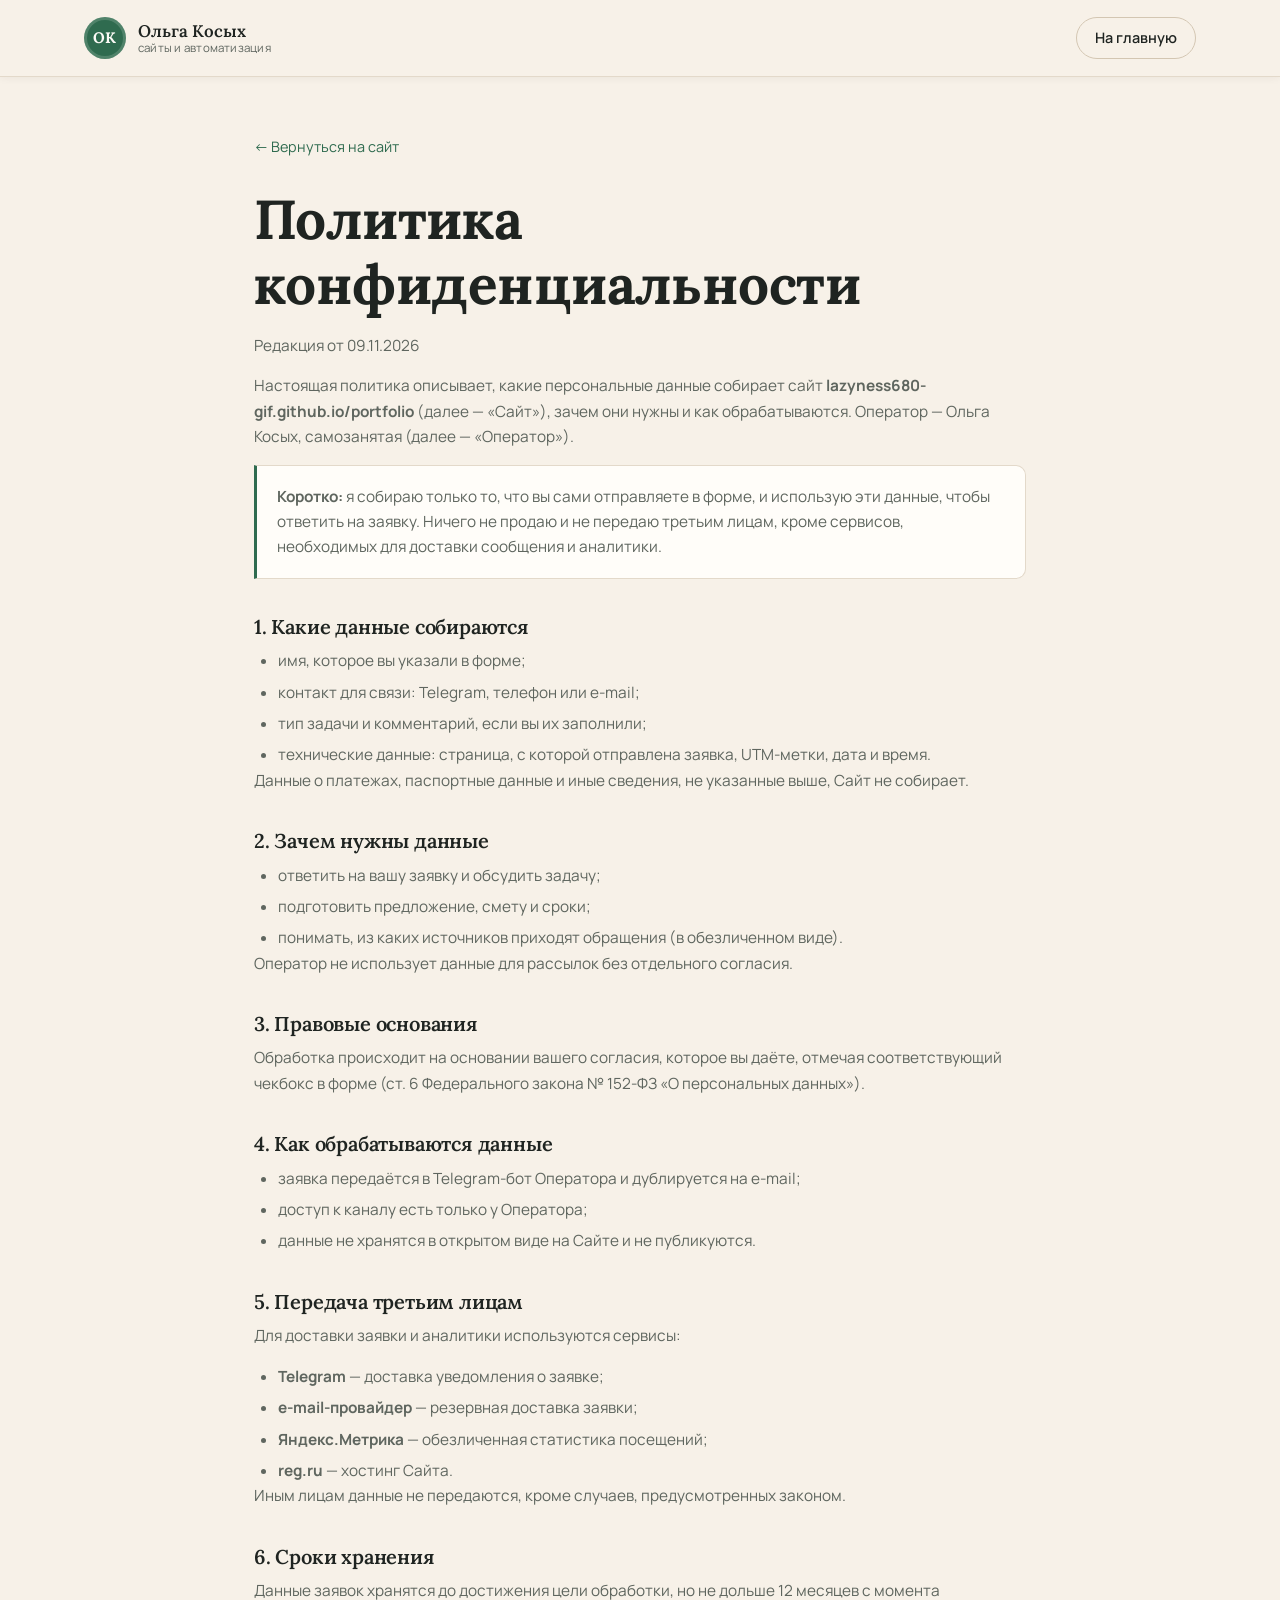
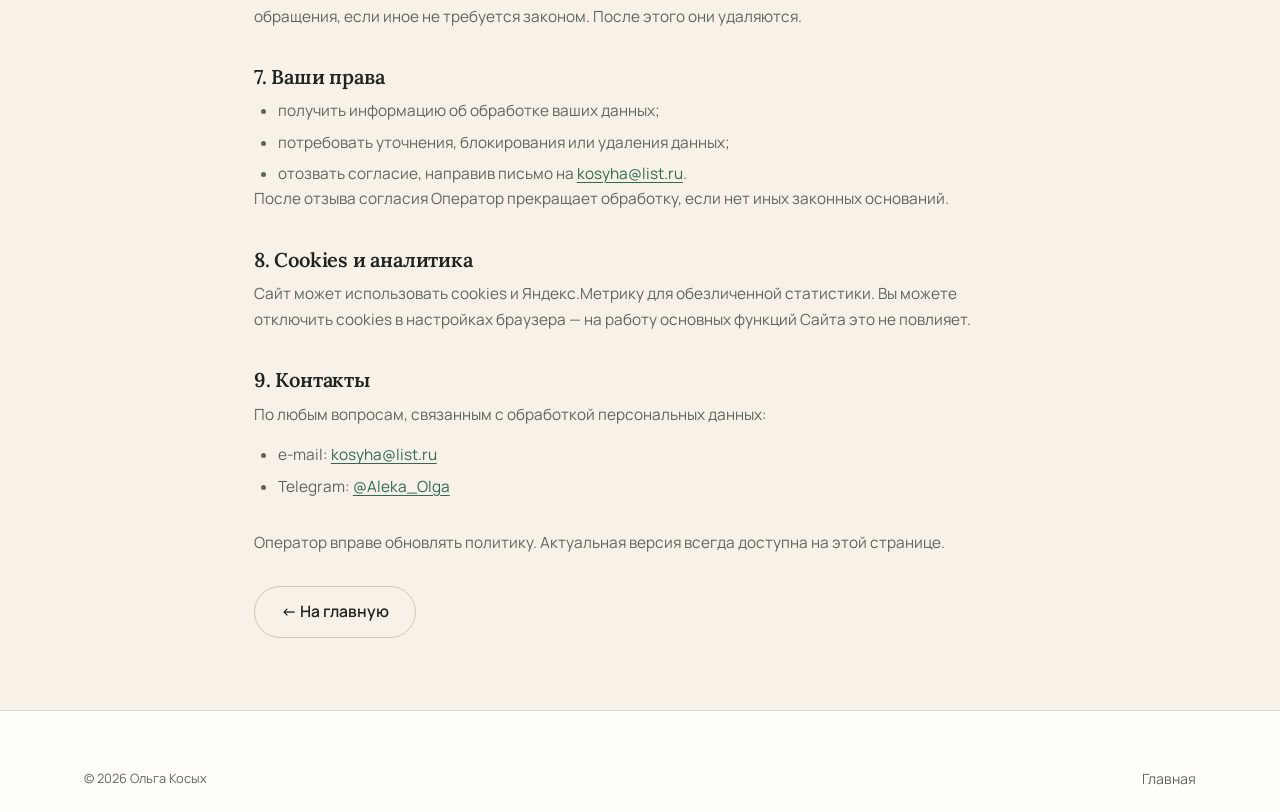
==== commit a0bece98: "URLs под GitHub Pages: canonical, OG, sitemap, robots, README" ====
--- a/privacy.html
+++ b/privacy.html
@@ -6,7 +6,7 @@
   <title>Политика конфиденциальности — Ольга Косых</title>
   <meta name="description" content="Политика конфиденциальности сайта Ольги Косых: какие данные собираются, зачем и как хранятся.">
   <meta name="robots" content="noindex, follow">
-  <link rel="canonical" href="https://olga-kosykh.ru/privacy.html">
+  <link rel="canonical" href="https://lazyness680-gif.github.io/portfolio/privacy.html">
   <meta name="theme-color" content="#F7F1E8" media="(prefers-color-scheme: light)">
   <meta name="theme-color" content="#141816" media="(prefers-color-scheme: dark)">
   <link rel="icon" href="assets/img/favicon.svg" type="image/svg+xml">
@@ -58,7 +58,7 @@
     <h1>Политика конфиденциальности</h1>
     <p class="legal-date">Редакция от 09.11.2026</p>
 
-    <p>Настоящая политика описывает, какие персональные данные собирает сайт <strong>olga-kosykh.ru</strong> (далее — «Сайт»), зачем они нужны и как обрабатываются. Оператор — Ольга Косых, самозанятая (далее — «Оператор»).</p>
+    <p>Настоящая политика описывает, какие персональные данные собирает сайт <strong>lazyness680-gif.github.io/portfolio</strong> (далее — «Сайт»), зачем они нужны и как обрабатываются. Оператор — Ольга Косых, самозанятая (далее — «Оператор»).</p>
 
     <div class="legal-box">
       <p><strong>Коротко:</strong> я собираю только то, что вы сами отправляете в форме, и использую эти данные, чтобы ответить на заявку. Ничего не продаю и не передаю третьим лицам, кроме сервисов, необходимых для доставки сообщения и аналитики.</p>
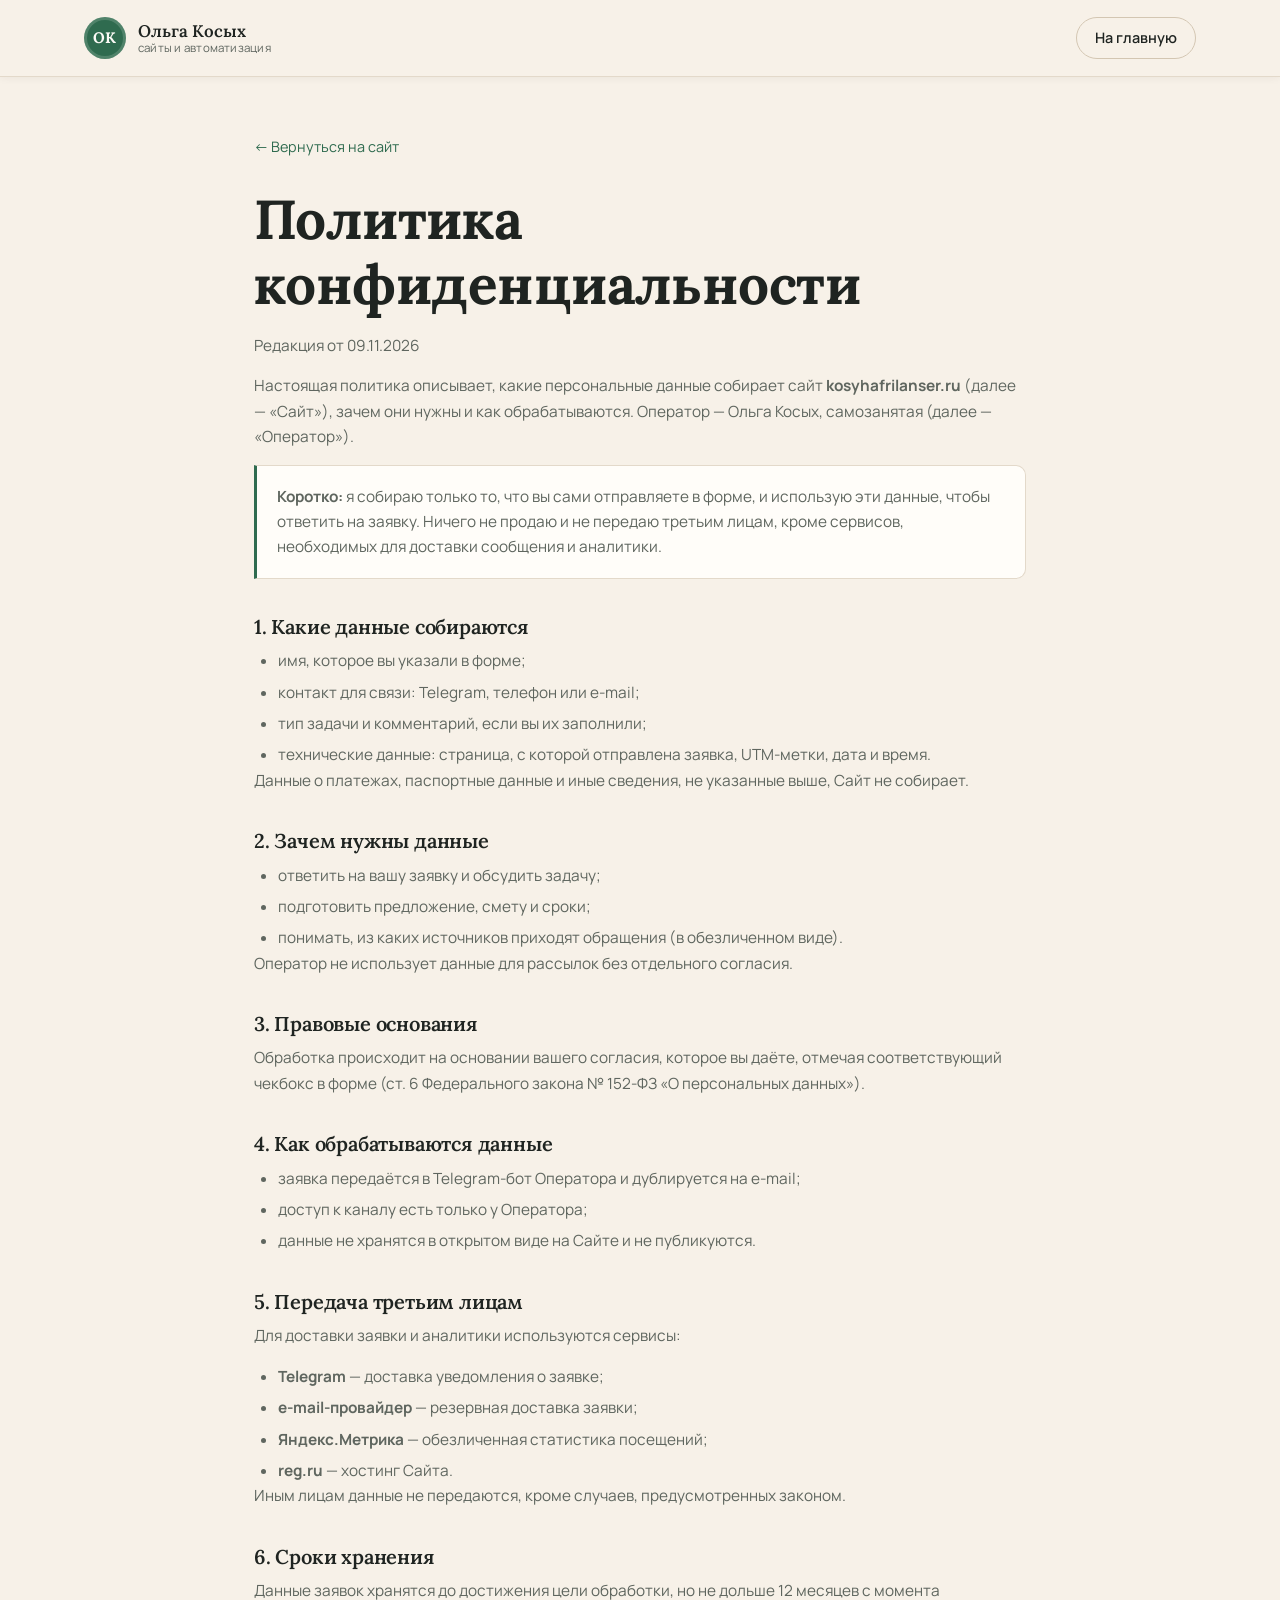
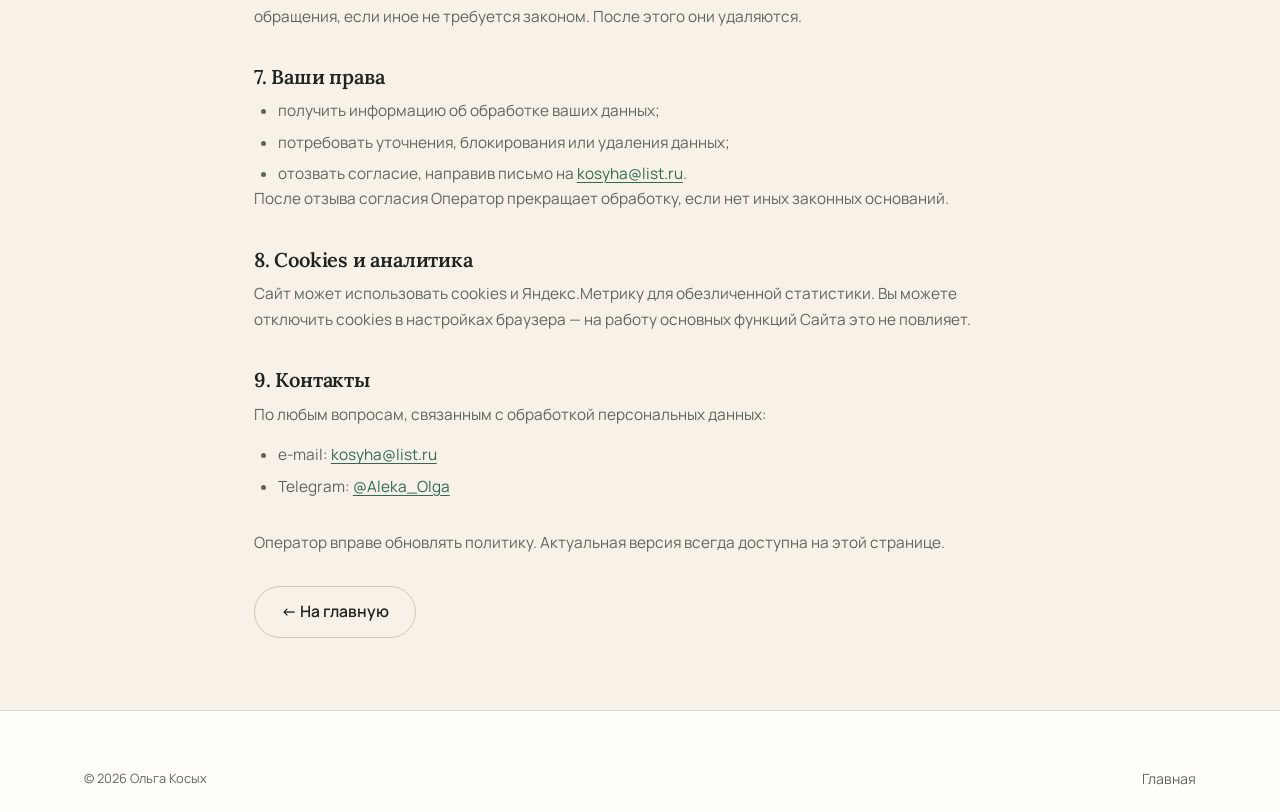
==== commit 9d7d94f8: "Домен kosyhafrilanser.ru: canonical, OG, sitemap, robots, README, DNS/IP reg.ru" ====
--- a/privacy.html
+++ b/privacy.html
@@ -6,7 +6,7 @@
   <title>Политика конфиденциальности — Ольга Косых</title>
   <meta name="description" content="Политика конфиденциальности сайта Ольги Косых: какие данные собираются, зачем и как хранятся.">
   <meta name="robots" content="noindex, follow">
-  <link rel="canonical" href="https://lazyness680-gif.github.io/portfolio/privacy.html">
+  <link rel="canonical" href="https://kosyhafrilanser.ru/privacy.html">
   <meta name="theme-color" content="#F7F1E8" media="(prefers-color-scheme: light)">
   <meta name="theme-color" content="#141816" media="(prefers-color-scheme: dark)">
   <link rel="icon" href="assets/img/favicon.svg" type="image/svg+xml">
@@ -58,7 +58,7 @@
     <h1>Политика конфиденциальности</h1>
     <p class="legal-date">Редакция от 09.11.2026</p>
 
-    <p>Настоящая политика описывает, какие персональные данные собирает сайт <strong>lazyness680-gif.github.io/portfolio</strong> (далее — «Сайт»), зачем они нужны и как обрабатываются. Оператор — Ольга Косых, самозанятая (далее — «Оператор»).</p>
+    <p>Настоящая политика описывает, какие персональные данные собирает сайт <strong>kosyhafrilanser.ru</strong> (далее — «Сайт»), зачем они нужны и как обрабатываются. Оператор — Ольга Косых, самозанятая (далее — «Оператор»).</p>
 
     <div class="legal-box">
       <p><strong>Коротко:</strong> я собираю только то, что вы сами отправляете в форме, и использую эти данные, чтобы ответить на заявку. Ничего не продаю и не передаю третьим лицам, кроме сервисов, необходимых для доставки сообщения и аналитики.</p>
--- a/css/styles.css
+++ b/css/styles.css
@@ -409,14 +409,14 @@
 .hero-media { position: relative; max-width: 440px; margin-inline: auto; width: 100%; }
 .photo-frame {
   position: relative;
-  border-radius: 46% 46% var(--radius-lg) var(--radius-lg) / 34% 34% var(--radius-lg) var(--radius-lg);
+  border-radius: var(--radius);
   overflow: hidden;
   border: 1px solid var(--border);
   background: var(--surface-2);
   box-shadow: var(--shadow-lg);
   aspect-ratio: 4 / 5;
 }
-.photo-frame img { width: 100%; height: 100%; object-fit: cover; }
+.photo-frame img { width: 100%; height: 100%; object-fit: cover; object-position: 50% 30%; }
 .photo-frame::after {
   content: "";
   position: absolute; inset: 0;
@@ -425,22 +425,22 @@
   pointer-events: none;
 }
 
-.floating-card {
+.photo-caption {
   position: absolute;
-  left: -18px; bottom: 28px;
+  left: 14px; right: 14px; bottom: 14px;
   display: flex;
   align-items: center;
   gap: 10px;
-  padding: 12px 16px;
-  border: 1px solid var(--border);
-  border-radius: 14px;
-  background: var(--surface);
-  box-shadow: var(--shadow-md);
-  font-size: .82rem;
+  padding: 10px 14px;
+  border-radius: 12px;
+  background: color-mix(in srgb, var(--surface) 92%, transparent);
+  backdrop-filter: blur(6px);
+  box-shadow: var(--shadow-sm);
+  font-size: .78rem;
   line-height: 1.3;
 }
-.floating-card strong { display: block; font-weight: 700; }
-.floating-card small { color: var(--muted); font-size: .74rem; }
+.photo-caption strong { display: block; font-weight: 700; }
+.photo-caption small { color: var(--muted); font-size: .7rem; }
 .status-dot {
   width: 9px; height: 9px;
   border-radius: 50%;
@@ -448,24 +448,6 @@
   box-shadow: 0 0 0 4px color-mix(in srgb, #3FA76B 18%, transparent);
   flex: none;
 }
-
-.hero-sticker {
-  position: absolute;
-  top: 18px; right: -20px;
-  display: flex;
-  flex-direction: column;
-  align-items: center;
-  justify-content: center;
-  width: 118px; height: 118px;
-  border-radius: 50%;
-  background: var(--accent);
-  color: var(--on-accent);
-  text-align: center;
-  transform: rotate(9deg);
-  box-shadow: var(--shadow-md);
-}
-.hero-sticker strong { font-family: var(--font-head); font-size: 1.45rem; line-height: 1; }
-.hero-sticker span { font-size: .66rem; line-height: 1.2; margin-top: 4px; max-width: 82px; opacity: .85; }
 
 /* ---------- Боли ---------- */
 .pain-grid {
@@ -1335,7 +1317,6 @@
   .hero-grid { grid-template-columns: 1fr; gap: 44px; }
   .hero-copy { text-align: left; }
   .hero-media { max-width: 380px; }
-  .hero-sticker { right: -6px; }
 
   .case-body { grid-template-columns: 1fr; }
   .case-visual { position: static; max-width: 460px; }
@@ -1364,10 +1345,6 @@
   .case-summary { align-items: start; }
   .case-summary > h3 { font-size: 1.08rem; }
   .case-meta { font-size: .76rem; }
-  .floating-card { left: 6px; bottom: 12px; }
-  .hero-sticker { width: 96px; height: 96px; }
-  .hero-sticker strong { font-size: 1.2rem; }
-  .hero-sticker span { font-size: .6rem; max-width: 68px; }
   .quiz-app { padding: 20px; }
   .quiz-result-actions .btn { flex: 1 1 100%; }
   .more-projects { gap: 8px 16px; }
@@ -1378,8 +1355,6 @@
   .container { padding-inline: 16px; }
   .pain-grid { grid-template-columns: 1fr; }
   .brand-text small { display: none; }
-  .hero-sticker { display: none; }
-  .floating-card { font-size: .78rem; }
   .case-status { font-size: .62rem; }
   .quiz-option { font-size: .88rem; padding: 12px 14px; }
   .to-top { right: 14px; bottom: 14px; }
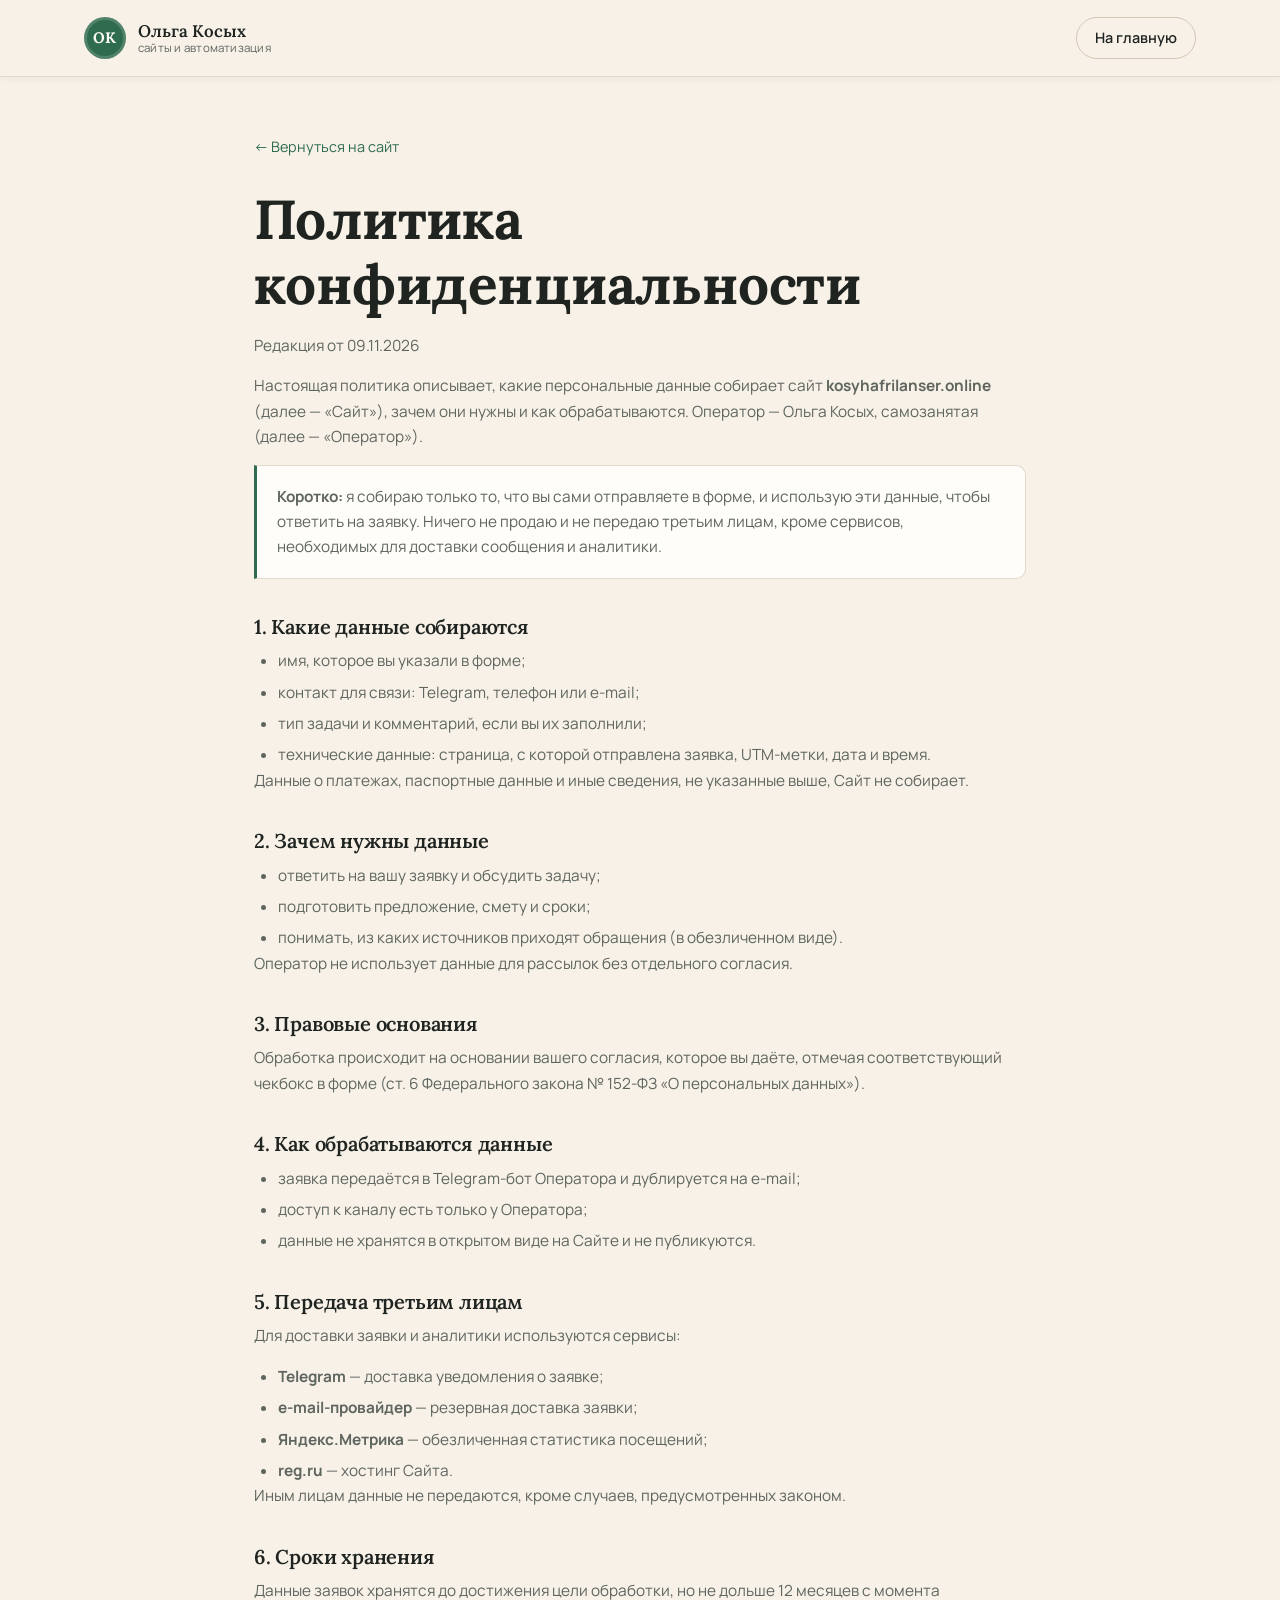
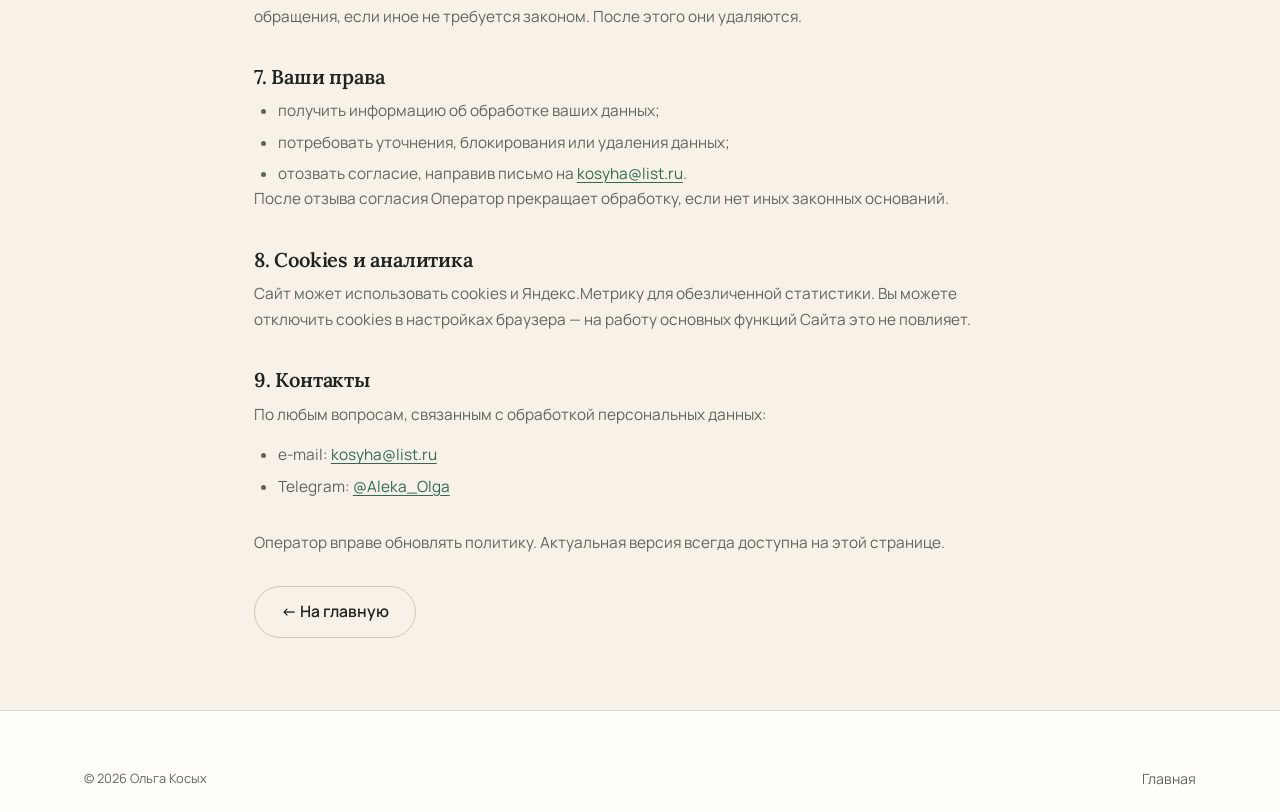
==== commit 87a63454: "Домен исправлен на kosyhafrilanser.online" ====
--- a/privacy.html
+++ b/privacy.html
@@ -6,7 +6,7 @@
   <title>Политика конфиденциальности — Ольга Косых</title>
   <meta name="description" content="Политика конфиденциальности сайта Ольги Косых: какие данные собираются, зачем и как хранятся.">
   <meta name="robots" content="noindex, follow">
-  <link rel="canonical" href="https://kosyhafrilanser.ru/privacy.html">
+  <link rel="canonical" href="https://kosyhafrilanser.online/privacy.html">
   <meta name="theme-color" content="#F7F1E8" media="(prefers-color-scheme: light)">
   <meta name="theme-color" content="#141816" media="(prefers-color-scheme: dark)">
   <link rel="icon" href="assets/img/favicon.svg" type="image/svg+xml">
@@ -58,7 +58,7 @@
     <h1>Политика конфиденциальности</h1>
     <p class="legal-date">Редакция от 09.11.2026</p>
 
-    <p>Настоящая политика описывает, какие персональные данные собирает сайт <strong>kosyhafrilanser.ru</strong> (далее — «Сайт»), зачем они нужны и как обрабатываются. Оператор — Ольга Косых, самозанятая (далее — «Оператор»).</p>
+    <p>Настоящая политика описывает, какие персональные данные собирает сайт <strong>kosyhafrilanser.online</strong> (далее — «Сайт»), зачем они нужны и как обрабатываются. Оператор — Ольга Косых, самозанятая (далее — «Оператор»).</p>
 
     <div class="legal-box">
       <p><strong>Коротко:</strong> я собираю только то, что вы сами отправляете в форме, и использую эти данные, чтобы ответить на заявку. Ничего не продаю и не передаю третьим лицам, кроме сервисов, необходимых для доставки сообщения и аналитики.</p>
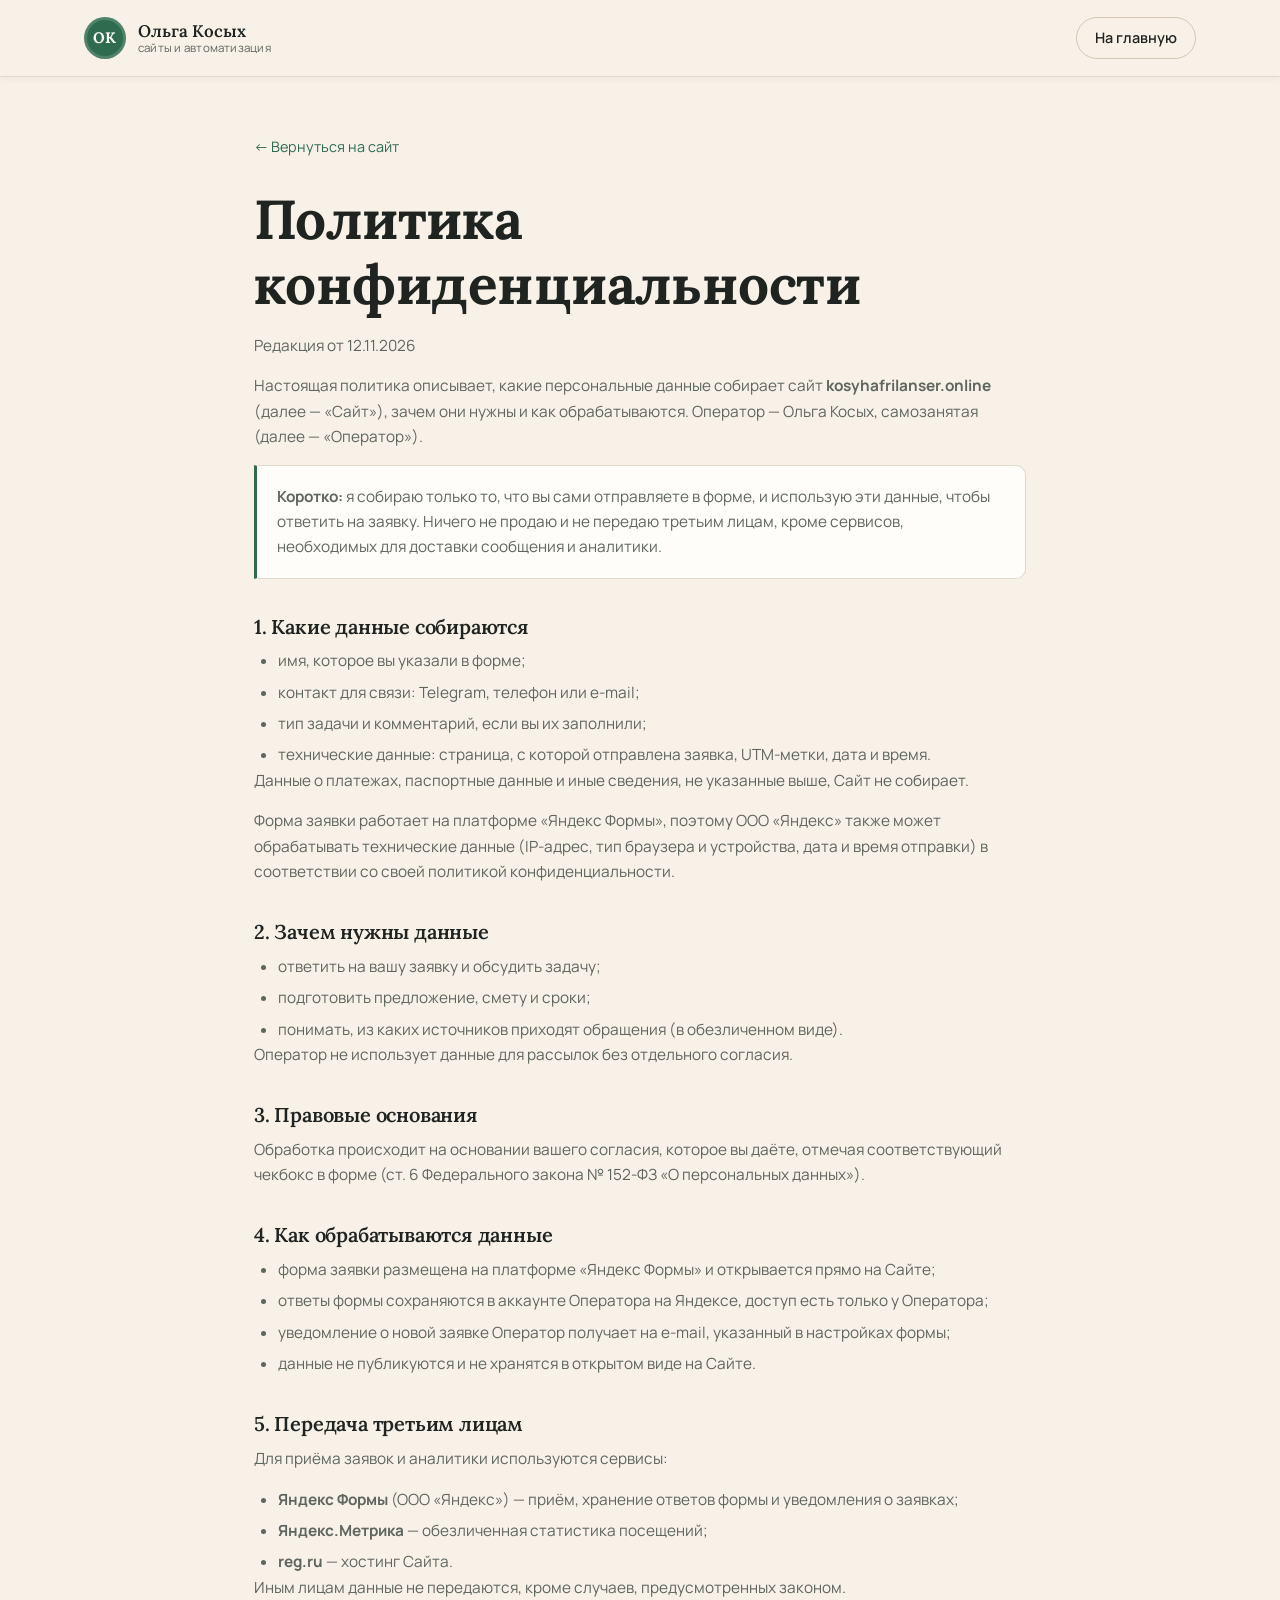
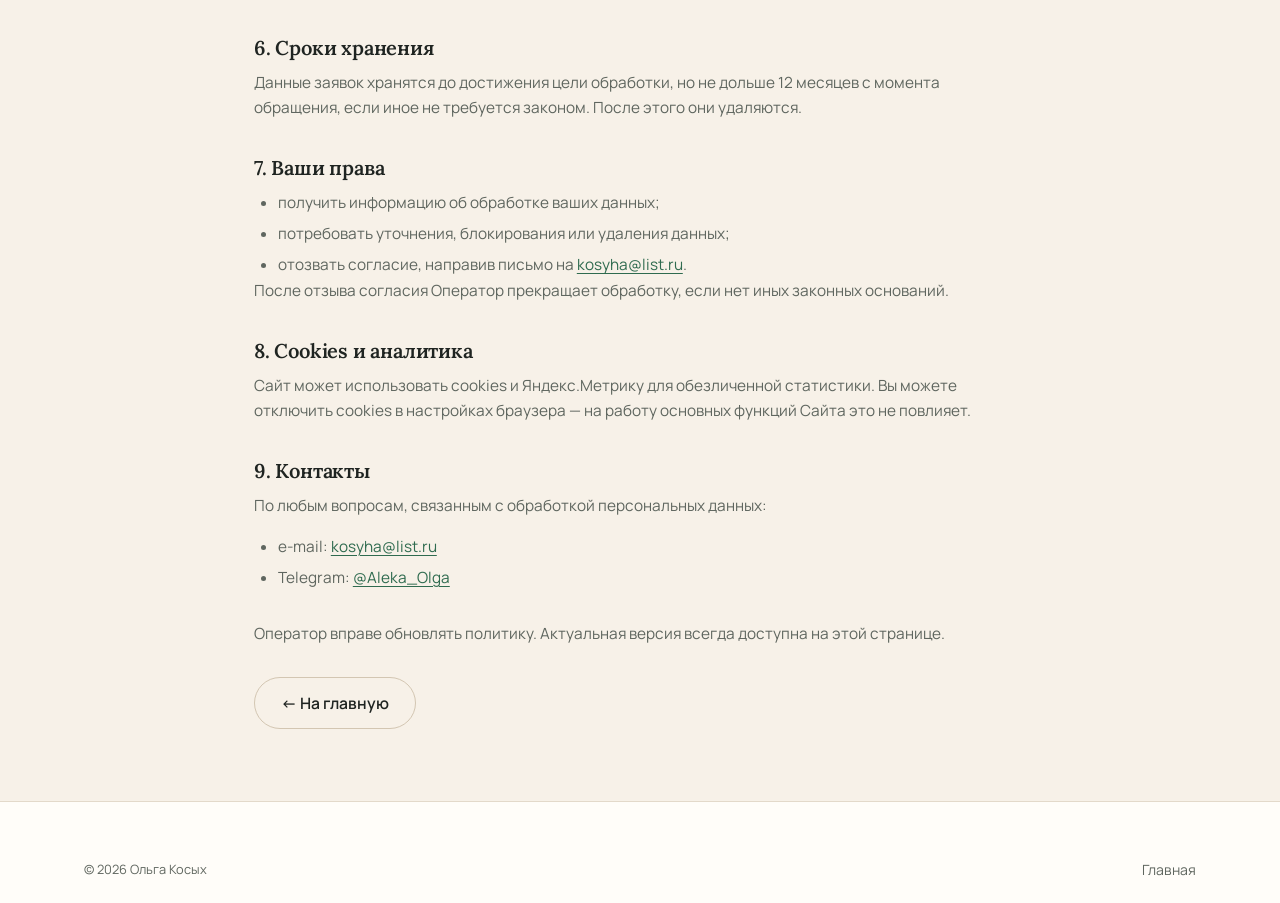
==== commit 2a1f48bc: "Форма заявок переведена на Яндекс Форму на всю ширину" ====
--- a/privacy.html
+++ b/privacy.html
@@ -56,7 +56,7 @@
   <div class="container">
     <a class="back" href="index.html">← Вернуться на сайт</a>
     <h1>Политика конфиденциальности</h1>
-    <p class="legal-date">Редакция от 09.11.2026</p>
+    <p class="legal-date">Редакция от 12.11.2026</p>
 
     <p>Настоящая политика описывает, какие персональные данные собирает сайт <strong>kosyhafrilanser.online</strong> (далее — «Сайт»), зачем они нужны и как обрабатываются. Оператор — Ольга Косых, самозанятая (далее — «Оператор»).</p>
 
@@ -72,6 +72,7 @@
       <li>технические данные: страница, с которой отправлена заявка, UTM-метки, дата и время.</li>
     </ul>
     <p>Данные о платежах, паспортные данные и иные сведения, не указанные выше, Сайт не собирает.</p>
+    <p>Форма заявки работает на платформе «Яндекс Формы», поэтому ООО «Яндекс» также может обрабатывать технические данные (IP-адрес, тип браузера и устройства, дата и время отправки) в соответствии со своей политикой конфиденциальности.</p>
 
     <h2>2. Зачем нужны данные</h2>
     <ul>
@@ -86,16 +87,16 @@
 
     <h2>4. Как обрабатываются данные</h2>
     <ul>
-      <li>заявка передаётся в Telegram-бот Оператора и дублируется на e-mail;</li>
-      <li>доступ к каналу есть только у Оператора;</li>
-      <li>данные не хранятся в открытом виде на Сайте и не публикуются.</li>
+      <li>форма заявки размещена на платформе «Яндекс Формы» и открывается прямо на Сайте;</li>
+      <li>ответы формы сохраняются в аккаунте Оператора на Яндексе, доступ есть только у Оператора;</li>
+      <li>уведомление о новой заявке Оператор получает на e-mail, указанный в настройках формы;</li>
+      <li>данные не публикуются и не хранятся в открытом виде на Сайте.</li>
     </ul>
 
     <h2>5. Передача третьим лицам</h2>
-    <p>Для доставки заявки и аналитики используются сервисы:</p>
+    <p>Для приёма заявок и аналитики используются сервисы:</p>
     <ul>
-      <li><strong>Telegram</strong> — доставка уведомления о заявке;</li>
-      <li><strong>e-mail-провайдер</strong> — резервная доставка заявки;</li>
+      <li><strong>Яндекс Формы</strong> (ООО «Яндекс») — приём, хранение ответов формы и уведомления о заявках;</li>
       <li><strong>Яндекс.Метрика</strong> — обезличенная статистика посещений;</li>
       <li><strong>reg.ru</strong> — хостинг Сайта.</li>
     </ul>
--- a/css/styles.css
+++ b/css/styles.css
@@ -1094,14 +1094,26 @@
 
 /* ---------- Контакт ---------- */
 .contact { background: var(--bg-alt); }
-.contact-grid {
-  display: grid;
-  grid-template-columns: 1fr 1fr;
+.contact-intro {
+  display: grid;
+  grid-template-columns: 1.15fr .85fr;
   gap: clamp(28px, 6vw, 72px);
   align-items: start;
 }
-.contact-copy h2 { margin-bottom: .45em; }
-.contact-copy > p { color: var(--muted); max-width: 480px; }
+.contact-head h2 { margin-bottom: .45em; }
+.contact-head > p { color: var(--muted); max-width: 520px; }
+.contact-intro .contact-list { margin: 0; }
+.contact-intro .contact-note { margin: 0; }
+
+.ya-form-full { width: 100%; margin-top: clamp(32px, 5vw, 56px); }
+.ya-form-full iframe {
+  display: block;
+  width: 100% !important;
+  max-width: 100%;
+  min-height: 680px;
+  border: 0;
+  background: var(--surface);
+}
 
 .contact-list { display: grid; gap: 16px; margin: 28px 0; }
 .contact-list li { display: flex; align-items: center; gap: 14px; }
@@ -1329,8 +1341,8 @@
   .faq-container { grid-template-columns: 1fr; gap: 24px; }
   .faq-container .section-head { position: static; }
 
-  .contact-grid { grid-template-columns: 1fr; }
-  .lead-form { order: 2; }
+  .contact-intro { grid-template-columns: 1fr; }
+  .contact-intro .contact-list { margin: 4px 0 0; }
 
   .footer-grid { grid-template-columns: 1fr; }
   .footer-brand { grid-column: auto; }
